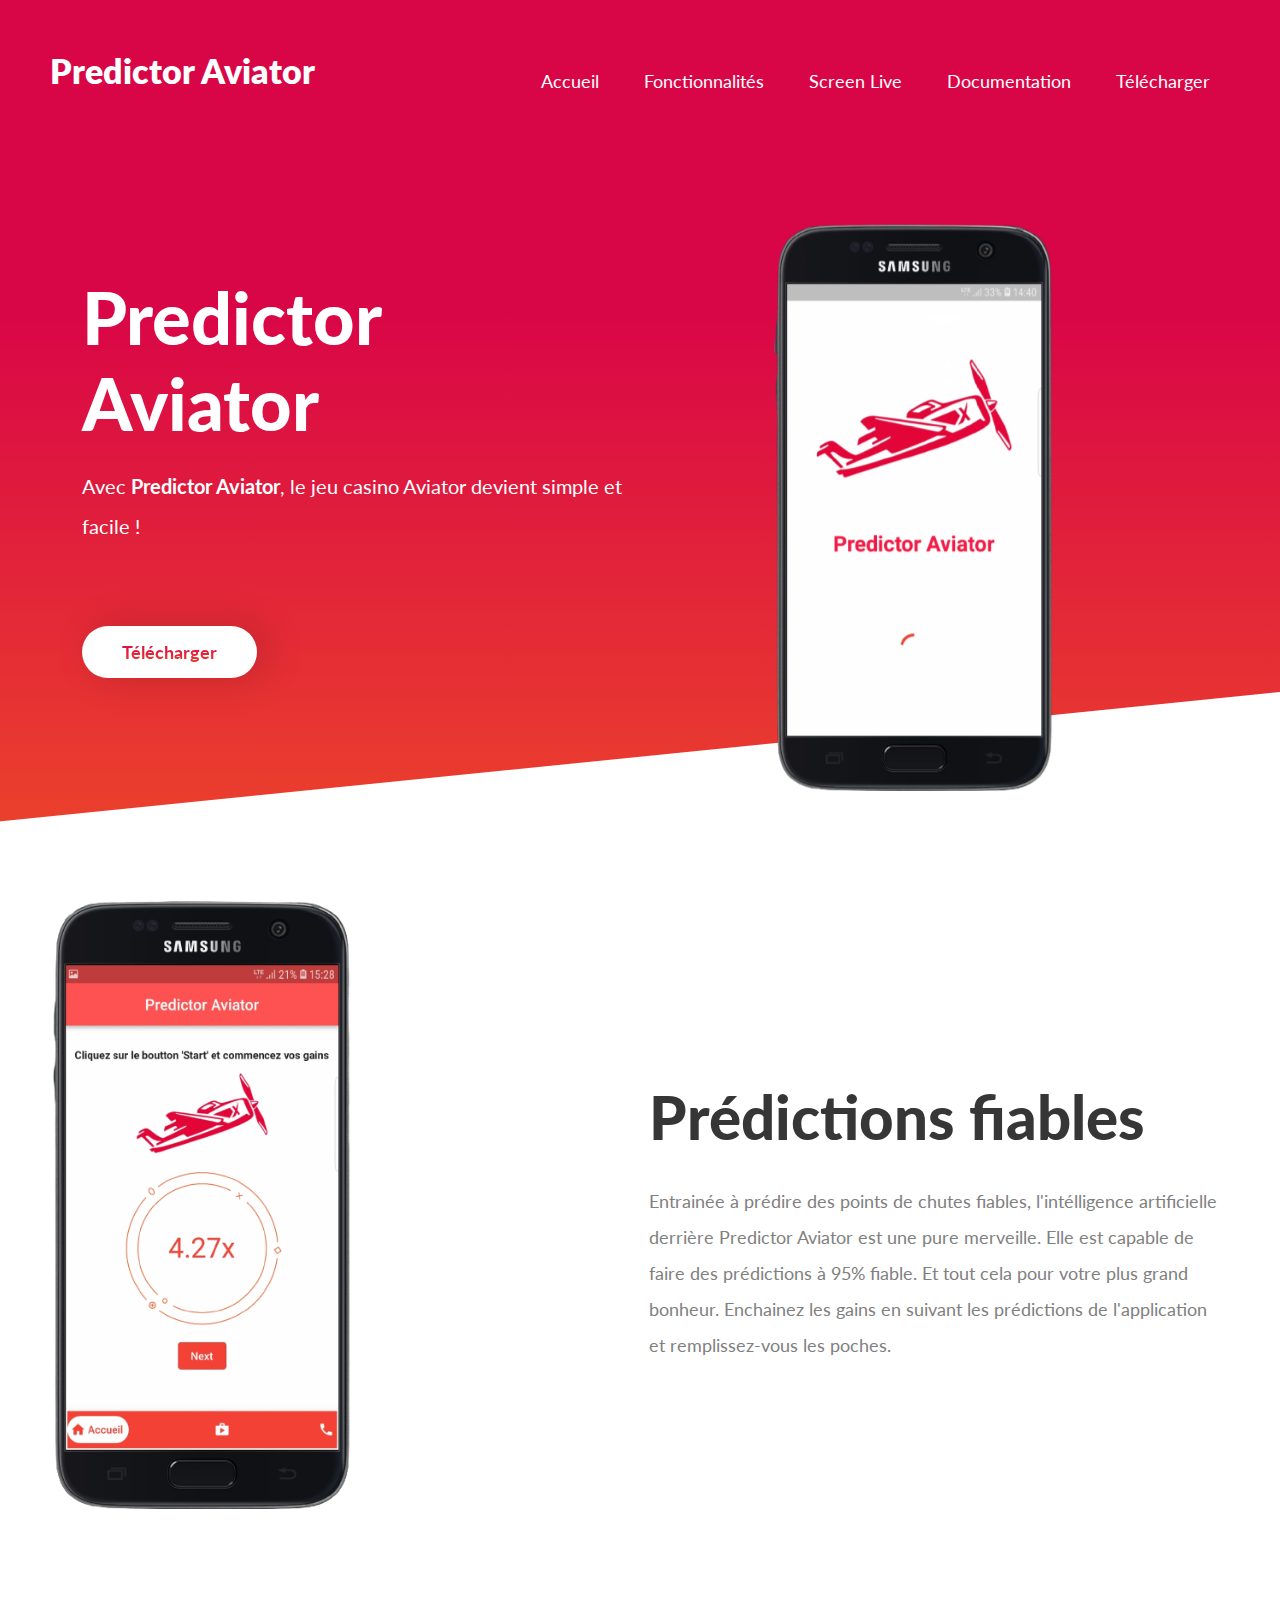
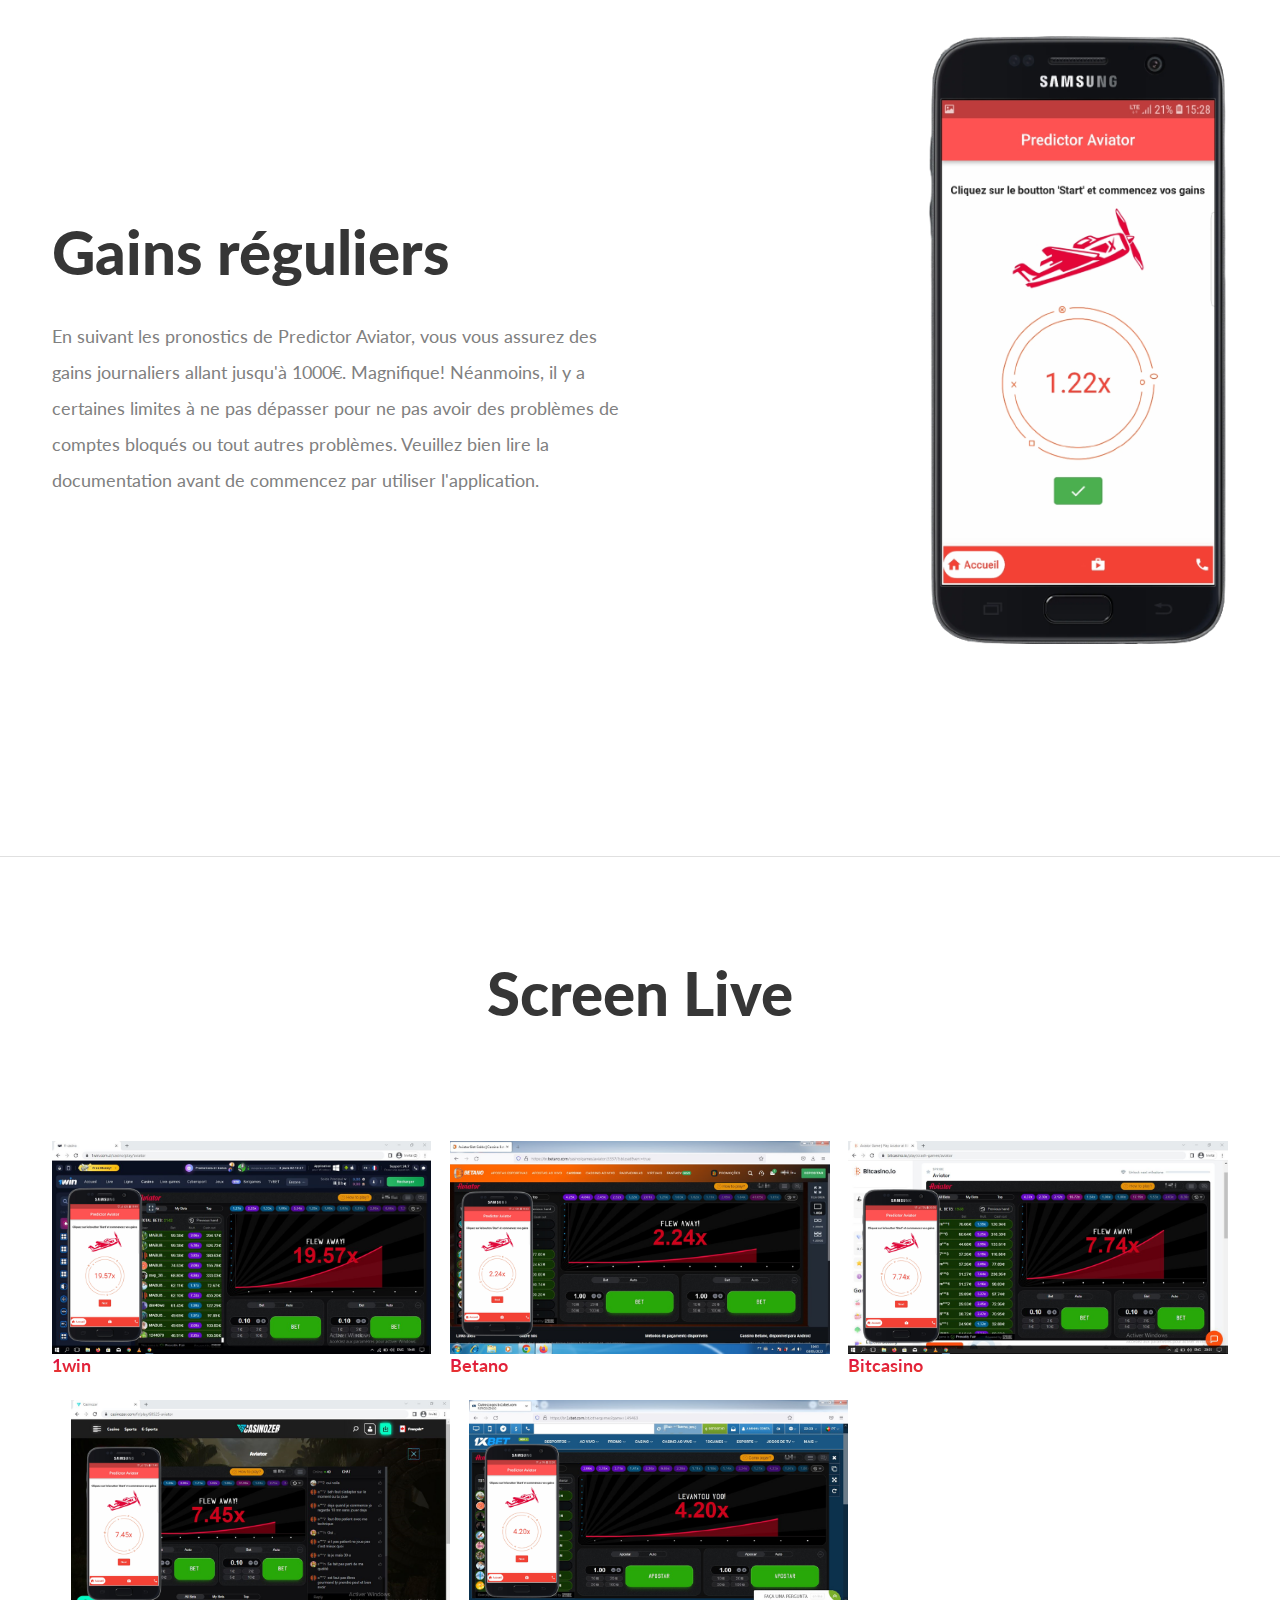
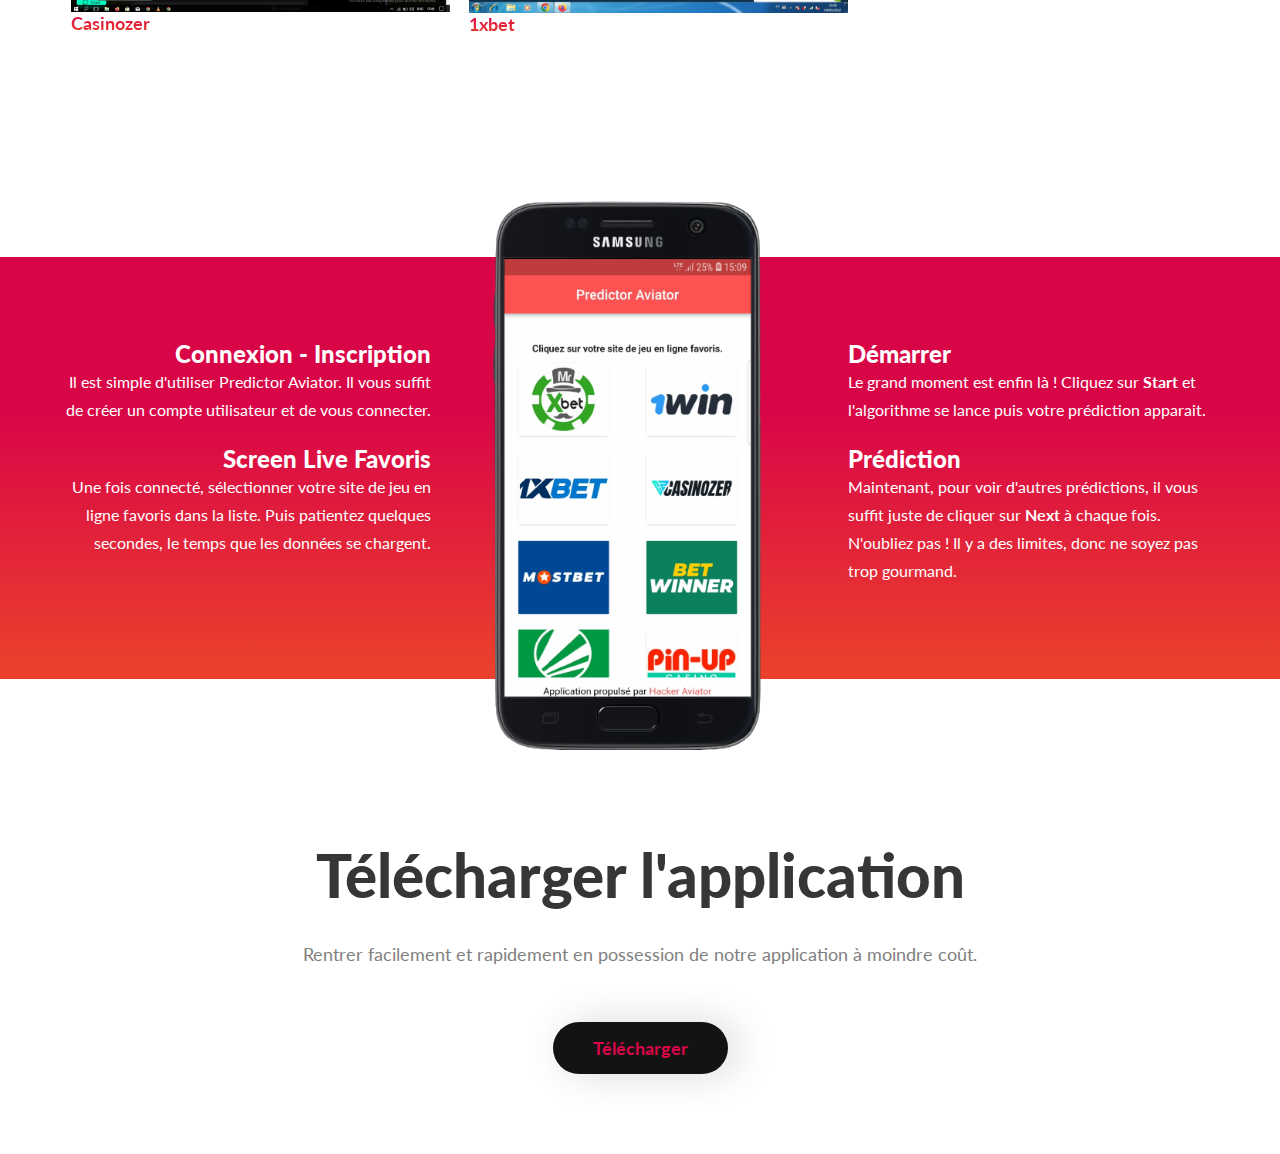
==== index.html @ cee55523 "Update index.html" ====
<!DOCTYPE html>
<html lang="en">
  <head>
    <meta charset="UTF-8">
    <meta name="viewport" content="width=device-width, initial-scale=1.0">
    <title>Predictor Aviator</title>

    

    <link rel="apple-touch-icon" sizes="180x180" href="favicons/7332-images-logo2.png">
    <link rel="icon" type="image/png" sizes="32x32" href="favicons/714-images-logo2.png">
    <link rel="icon" type="image/png" sizes="16x16" href="favicons/7301-images-logo2.png">
    <link rel="manifest" href="images/favicon/site.webmanifest">
    <link rel="mask-icon" href="favicons/9795-images-logo2.png" color="#5bbad5">
    <link rel="shortcut icon" href="favicons/3796-images-logo2.png">
    <meta name="msapplication-TileColor" content="#da532c">
    <meta name="msapplication-config" content="images/favicon/browserconfig.xml">
    <meta name="theme-color" content="#ffffff">

    <!-- End: Favicon -->

    <!-- Required Social Preview MetaTags -->

    <!-- Primary Meta Tags -->
    <meta name="title" content="Avec Predictor Aviator, le jeu casino, Aviator devient simple et facile ! Procurez-vous notre application et maximiser vos chances de gagner &agrave; ce jeu.">
    <meta name="description" content="Avec Predictor Aviator, le jeu casino, Aviator devient simple et facile ! Procurez-vous notre application et maximiser vos chances de gagner &agrave; ce jeu.">

    <!-- Open Graph / Facebook -->
    <meta property="og:type" content="website">
    <meta property="og:url" content="Avec Predictor Aviator, le jeu casino, Aviator devient simple et facile ! Procurez-vous notre application et maximiser vos chances de gagner &agrave; ce jeu.">
    <meta property="og:title" content="casino">
    <meta property="og:description" content="Avec Predictor Aviator, le jeu casino, Aviator devient simple et facile ! Procurez-vous notre application et maximiser vos chances de gagner &agrave; ce jeu.">
    <meta property="og:image" content="images/preview.png">

    <!-- Twitter -->
    <meta property="twitter:card" content="summary_large_image">
    <meta property="twitter:url" content="Avec Predictor Aviator, le jeu casino, Aviator devient simple et facile ! Procurez-vous notre application et maximiser vos chances de gagner &agrave; ce jeu.">
    <meta property="twitter:title" content="Avec Predictor Aviator, le jeu casino, Aviator devient simple et facile ! Procurez-vous notre application et maximiser vos chances de gagner &agrave; ce jeu.">
    <meta property="twitter:description" content="Avec Predictor Aviator, le jeu casino, Aviator devient simple et facile ! Procurez-vous notre application et maximiser vos chances de gagner &agrave; ce jeu.">
    <meta property="twitter:image" content="images/preview.png">

    <link href="https://fonts.googleapis.com/css2?family=Lato:ital,wght@0,400;0,700;0,900;1,400&amp;display=swap" rel="stylesheet">
    <!-- End: LATO &mdash; Google Font -->

    <!-- Main CSS File -->
    <link rel="stylesheet" href="css/css-styles.css">
    <link rel="stylesheet" href="css/css-grid.css">
    <!-- End: Main CSS File -->
  </head>
  <body>
    <!-- Preloader -->
    <!-- <div class="preloader">
      <div class="loader"></div>
    </div> -->
    <!-- Preloader End -->
    <!-- Header Section -->
    <header id="home">
      <nav>
        <div class="navbar-logo">
          <a href="#" class="logo">Predictor Aviator</a>
        </div>
        <div id="navbar">
          <ul>
            <li><a href="#home">Accueil</a></li>
            <li><a href="#features">Fonctionnalit&eacute;s</a></li>
            <li><a href="#testimonial">Screen Live</a></li>
            <li><a href="index.html">Documentation</a></li>
            <li><a href="#download">T&eacute;l&eacute;charger</a></li>
          </ul>
        </div>
        <div id="mobileNav">
          <span onclick="openNav()">&#9776;</span>
        </div>
        <div id="myNav" class="mobileNavOverlay">
          <div class="overlay-content">
            <a href="javascript:void().html" class="close-btn" onclick="closeNav()">&times;</a>
            <a href="#home" onclick="closeNav()">Accueil</a>
            <a href="#features" onclick="closeNav()">Fonctionnalit&eacute;s</a>
            <a href="#testimonial" onclick="closeNav()">Screen Live</a>
            <a href="docs/index.html" onclick="closeNav()">Documentation</a>
            <a href="#download" onclick="closeNav()">T&eacute;l&eacute;charger</a>
          </div>
        </div>
      </nav>
      <div id="hero">
        <div class="row">
          <div class="col span_1_of_2">
            <div class="hero-description">
              <h1>
                Predictor Aviator
              </h1>
              <p>
                Avec <span class="bold-text">Predictor Aviator</span>, le jeu casino Aviator devient
                simple et facile !
              </p>

              <a href="https://t.me/predictoraviatorpr0" class="btn"><span class="download-btn">T&eacute;l&eacute;charger</span></a>
            </div>
          </div>
          <div class="col span_1_of_2" style="padding-left: 125px;">
            <img class="hero-img" src="images/images-6.png" alt="" width="300px">
          </div>
        </div>
      </div>
      <div class="shape-divider">
        <div class="custom-shape-divider-bottom-1603385849">
          <svg data-name="Layer 1" xmlns="http://www.w3.org/2000/svg" viewbox="0 0 1200 120" preserveaspectratio="none">
            <path d="M1200 120L0 16.48 0 0 1200 0 1200 120z" class="shape-fill"></path>
          </svg>
        </div>
      </div>
      <button onclick="topFunction()" id="scrollUp" title="Go to top">
        <svg width="1.5rem" height="1.5rem" viewbox="0 0 16 16" class="bi bi-arrow-up" fill="currentColor" xmlns="http://www.w3.org/2000/svg">
          <path fill-rule="evenodd" d="M8 15a.5.5 0 0 0 .5-.5V2.707l3.146 3.147a.5.5 0 0 0 .708-.708l-4-4a.5.5 0 0 0-.708 0l-4 4a.5.5 0 1 0 .708.708L7.5 2.707V14.5a.5.5 0 0 0 .5.5z"></path>
        </svg>
      </button>
    </header>
    <!-- End: Header Section -->

    <!-- Features Section -->
    <section id="features">
      <div class="row">
        <div class="col span_1_of_2">
          <div class="features-images">
            <img class="features_1" src="images/images-1.png" alt="" width="300px">
          </div>
        </div>
        <div class="col span_1_of_2">
          <div class="section-description features-description col1">
            <h2 class="stylish_heading">
              Pr&eacute;dictions fiables 
            </h2>
            <p class="little-description">
             Entrain&eacute;e &agrave; pr&eacute;dire des points de chutes fiables, l'int&eacute;lligence artificielle
             derri&egrave;re Predictor Aviator est une pure merveille. Elle est capable de faire des pr&eacute;dictions &agrave; 95% fiable.
             Et tout cela pour votre plus grand bonheur. Enchainez les gains en suivant les pr&eacute;dictions de l'application et remplissez-vous les poches. 
            </p>
          </div>
        </div>
      </div>
      <div class="row second-features-row">
        <div class="col span_1_of_2">
          <div class="section-description features-description">
            <h2 class="stylish_heading">
              Gains r&eacute;guliers 
            </h2>
            <p class="little-description">
              En suivant les pronostics de Predictor Aviator, vous vous assurez des gains journaliers allant jusqu'&agrave; 1000&euro;. Magnifique! 
              N&eacute;anmoins, il y a certaines limites &agrave; ne pas d&eacute;passer pour ne pas avoir  des probl&egrave;mes de comptes bloqu&eacute;s ou tout autres probl&egrave;mes.
              Veuillez bien lire la documentation avant de commencez par utiliser l'application. 
            </p>
          </div>
        </div>
        <div class="col span_1_of_2">
          <div class="features-images">
            <img class="features_3" src="images/images-2.png" alt="" width="300px">
          </div>
        </div>
      </div>
    </section>
    <!-- End: Features Section -->

    <!-- Testimonial Section -->
    <section id="testimonial">
      <h2 class="stylish_heading">
        Screen Live 
      </h2>
      <div class="row">
        <div class="col span_1_of_3">
          <div class="">
            <div class="features-images">
              <img class="features_3" src="images/images-1win.png" alt="">
            </div>
            <span class="company-name">1win</span>
          </div>
        </div>
        <div class="col span_1_of_3">
          <div class="">
            <div class="features-images">
              <img class="features_3" src="images/images-betano.png" alt="">
            </div>
            <span class="company-name">Betano</span>
          </div>
        </div>
        <div class="col span_1_of_3">
          <div class="">
            <div class="features-images">
              <img class="features_3" src="images/images-bitcasino.png" alt="">
            </div>
            <span class="company-name">Bitcasino</span>
          </div>
        </div>
        <div class="col span_1_of_3">
          <div class="">
            <div class="features-images">
              <img class="features_3" src="images/images-casinozer.png" alt="">
            </div>
            <span class="company-name">Casinozer</span>
          </div>
        </div>
         <div class="col span_1_of_3">
          <div class="">
            <div class="features-images">
              <img class="features_3" src="images/images-1xbet.png" alt="">
            </div>
            <span class="company-name">1xbet</span>
          </div>
        </div>
      </div>
    </section>
    <!-- End: Testimonial Section -->

    <!-- How To Section -->
    <section id="howto">
      <div class="row">
        <div class="col span_1_of_3 first-col">
          <div class="first-item">
            <div class="item-description">
              <h4>Connexion - Inscription</h4>
              <p>
                Il est simple d'utiliser Predictor Aviator. Il vous suffit de cr&eacute;er un compte utilisateur et de vous connecter.
              </p>
            </div>
          </div>
          <div class="first-item">
            <div class="item-description">
              <h4>Screen Live Favoris</h4>
              <p>
                Une fois connect&eacute;, s&eacute;lectionner votre site de jeu en ligne favoris dans la liste. Puis patientez quelques secondes, le temps que les donn&eacute;es se chargent.
              </p>
            </div>
          </div>
        </div>
        <div class="col span_1_of_3 second-col">
          <img class="big_image" src="images/images-4.png" alt="" style="margin-top:10px;padding-left: 42px; padding-right: 37px;">
          
        </div>
        <div class="col span_1_of_3 third-col">
          <div class="last-item">
            <div class="item-description">
              <h4>D&eacute;marrer</h4>
              <p>
              Le grand moment est enfin l&agrave; ! Cliquez sur <b>Start</b> et l'algorithme se lance puis votre pr&eacute;diction apparait.
              </p>
            </div>
          </div>
          <div class="last-item">
            <div class="item-description">
              <h4>Pr&eacute;diction</h4>
              <p>
               Maintenant, pour voir d'autres pr&eacute;dictions, il vous suffit juste de cliquer sur <b>Next</b> &agrave; chaque fois.
               N'oubliez pas ! Il y a des limites, donc ne soyez pas trop gourmand.
              </p>
            </div>
          </div>
        </div>
      </div>
    </section>
 
    <section id="download">
      <div class="row">
        <h2 clarows="stylish_heading">
          T&eacute;l&eacute;charger l'application 
        </h2>
        <p class="">
         Rentrer facilement et rapidement en possession de notre application &agrave; moindre co&ucirc;t.
        </p>

        <a href="https://t.me/predictoraviatorpr0" class="btn-2 download-btn-2"><span class="">T&eacute;l&eacute;charger</span></a>
      </div>
    </section>
    <!-- End: Download The App Section -->

    <!-- Footer Section -->
    
    <!-- End: Footer Section -->

    <!-- Required JavaScript Files & CDN -->
    <!-- JQuery CDN -->
    <script src="js/6650-js-jquery.min.js"></script>

    <!-- Main JS Files -->
    <script src="js/5915-js-essential.js"></script>
    <script src="js/7744-js-jquery.nice-select.min.js"></script>
    <script src="js/1481-js-main.js"></script>
  </body>
</html>
---- css/css-styles.css ----
/* Nice Select CSS */
.nice-select {
  -webkit-tap-highlight-color: transparent;
  background-color: #f8f8f8;
  border-radius: 50px;
  border: solid 1px transparent;
  box-sizing: border-box;
  clear: both;
  cursor: pointer;
  display: block;
  float: left;
  font-family: inherit;
  font-size: 18px;
  font-weight: normal;
  height: 42px;
  line-height: 40px;
  outline: none;
  padding-left: 30px;
  padding-right: 30px;
  position: relative;
  text-align: left !important;
  -webkit-transition: all 0.2s ease-in-out;
  transition: all 0.2s ease-in-out;
  -webkit-user-select: none;
  -moz-user-select: none;
  -ms-user-select: none;
  user-select: none;
  white-space: nowrap;
  width: 200px;
}
.nice-select:hover {
  border-color: #dbdbdb;
}
.nice-select:active,
.nice-select.open,
.nice-select:focus {
  border-color: #999;
}
.nice-select:after {
  border-bottom: 2px solid #363636;
  border-right: 2px solid #363636;
  content: "";
  display: block;
  height: 5px;
  margin-top: -4px;
  pointer-events: none;
  position: absolute;
  right: 30px;
  top: 50%;
  -webkit-transform-origin: 66% 66%;
  -ms-transform-origin: 66% 66%;
  transform-origin: 66% 66%;
  -webkit-transform: rotate(45deg);
  -ms-transform: rotate(45deg);
  transform: rotate(45deg);
  -webkit-transition: all 0.15s ease-in-out;
  transition: all 0.15s ease-in-out;
  width: 5px;
}
.nice-select.open:after {
  -webkit-transform: rotate(-135deg);
  -ms-transform: rotate(-135deg);
  transform: rotate(-135deg);
}
.nice-select.open .list {
  top: auto !important;
  bottom: 100%;
  opacity: 1;
  pointer-events: auto;
  -webkit-transform: scale(1) translateY(0);
  -ms-transform: scale(1) translateY(0);
  transform: scale(1) translateY(0);
}
.nice-select.disabled {
  border-color: #ededed;
  color: #999;
  pointer-events: none;
}
.nice-select.disabled:after {
  border-color: #cccccc;
}
.nice-select.wide {
  width: 100%;
}
.nice-select.wide .list {
  left: 0 !important;
  right: 0 !important;
}
.nice-select.right {
  float: right;
}
.nice-select.right .list {
  left: auto;
  right: 0;
}
.nice-select.small {
  font-size: 18px;
  height: 50px;
  line-height: 34px;
}
.nice-select.small:after {
  height: 4px;
  width: 4px;
}
.nice-select.small .option {
  line-height: 34px;
  min-height: 34px;
}
.nice-select .list {
  background-color: #fff;
  border-radius: 5px;
  box-shadow: 0 0 0 1px rgba(68, 68, 68, 0.11);
  box-sizing: border-box;
  margin-top: 4px;
  opacity: 0;
  overflow: hidden;
  padding: 0;
  pointer-events: none;
  position: absolute;
  bottom: 100%;
  left: 0;
  -webkit-transform-origin: 50% 0;
  -ms-transform-origin: 50% 0;
  transform-origin: 50% 0;
  -webkit-transform: scale(0.75) translateY(-21px);
  -ms-transform: scale(0.75) translateY(-21px);
  transform: scale(0.75) translateY(-21px);
  -webkit-transition: all 0.2s cubic-bezier(0.5, 0, 0, 1.25),
    opacity 0.15s ease-out;
  transition: all 0.2s cubic-bezier(0.5, 0, 0, 1.25), opacity 0.15s ease-out;
  z-index: 9;
  width: 200px;
}
.nice-select .list:hover .option:not(:hover) {
  background-color: transparent !important;
}
.nice-select .option {
  cursor: pointer;
  font-weight: 400;
  line-height: 40px;
  list-style: none;
  min-height: 40px;
  outline: none;
  padding-left: 30px;
  padding-right: 29px;
  text-align: left;
  -webkit-transition: all 0.2s;
  transition: all 0.2s;
}
.nice-select .option:hover,
.nice-select .option.focus,
.nice-select .option.selected.focus {
  background-color: #f6f6f6;
}
.nice-select .option.selected {
  font-weight: bold;
}
.nice-select .option.disabled {
  background-color: transparent;
  color: #999;
  cursor: default;
}

.no-csspointerevents .nice-select .list {
  display: none;
}

.no-csspointerevents .nice-select.open .list {
  display: block;
}

/* CSS Global Rules */
* {
  box-sizing: border-box;
  font-family: "Lato", sans-serif;
  list-style-type: none;
  margin: 0;
  padding: 0;
  scroll-behavior: smooth !important;
}

html {
  font-size: 16px;
}

::selection {
  background-color: #ffffff;
  color: #d90647;
}

body {
  font-family: "Lato", sans-serif;
  color: #363636;
  font-size: 1.125rem;
  overflow-x: hidden;
}

img {
  max-width: 100%;
  height: auto;
}

a {
  color: #ffffff;
  text-decoration: none;
}

h1 {
  font-size: 4.5rem;
  font-weight: 900;
}

h2 {
  font-size: 3.75rem;
  font-weight: 900;
}

p {
  color: #808080;
  line-height: 2;
}

section {
  padding: 50px;
}

::placeholder {
  font-size: 18px;
  color: #808080;
}

/* Preloader */
.preloader {
  background-color: #ffffff;
  position: fixed;
  left: 0;
  top: 0;
  height: 100%;
  width: 100%;
  z-index: 150;
  display: flex;
  display: -ms-flexbox;
  -ms-flex-align: center;
  -ms-flex-pack: center;
  align-items: center;
  justify-content: center;
  transition: all 1s ease;
  -webkit-transition: all 1s ease;
}

.preloader.opacity-0 {
  opacity: 0;
}

.preloader .loader {
  height: 2.5rem;
  width: 2.5rem;
  border: 0.25rem solid #d90647;
  border-radius: 50%;
  border-top: 0.25rem solid transparent;
  border-bottom: 0.25rem solid transparent;
  animation: spin 2s linear infinite;
  -webkit-animation: spin 0.8s linear infinite;
}

@keyframes spin {
  0% {
    transform: rotate(0deg);
    -webkit-transform: rotate(0deg);
  }

  100% {
    transform: rotate(360deg);
    -webkit-transform: rotate(360deg);
  }
}

@-webkit-keyframes spin {
  0% {
    transform: rotate(0deg);
    -webkit-transform: rotate(0deg);
  }

  100% {
    transform: rotate(360deg);
    -webkit-transform: rotate(360deg);
  }
}
/* End: Preloader */

/* End: CSS Global Rules */

/* Reusable Components */
.bold-text {
  font-weight: 700;
}

.btn {
  background: #fff;
  padding: 0.9375rem 2.5rem;
  color: #363636;
  border-radius: 3.125rem;
  font-size: 1.125rem;
  font-weight: 700;
  text-align: center;
  box-shadow: 10px 0 40px rgba(0, 0, 0, 0.15);
  display: inline-block;
  cursor: pointer;
}

.btn-2 {
  background: #fff;
  padding: 0.9375rem 2.5rem;
  color: #d90647;
  border-radius: 3.125rem;
  font-size: 1.125rem;
  font-weight: 700;
  text-align: center;
  box-shadow: 10px 0 40px rgba(0, 0, 0, 0.15);
  display: inline-block;
  cursor: pointer;
}

.btn-2:hover {
  background: #d90647;
  color: #ffff;
  transition: 0.3s;
  transform: scale(1.03);
}

.btn:hover {
  background: #fff;
  color: #ffffff;
  transition: 0.3s;
  transform: scale(1.03);
}

.red_dot {
  background: linear-gradient(to bottom, #d90647 10%, #eb402c 100%);
  background-clip: border-box;
  -webkit-background-clip: text;
  -webkit-text-fill-color: transparent;
}

.section-description {
  margin-top: 180px;
}

.little-description {
  margin-top: 1.875rem;
  font-size: 1.125rem;
}

.row {
  max-width: 1176px;
  margin: auto;
}
/* End: Reusable Components */

/* Main CSS Rules */

/* Header Section Styling */
#home {
  background: #d90647; /* Old browsers */
  background: -moz-linear-gradient(
    top,
    #d90647 37%,
    #eb402c 98%
  ); /* FF3.6-15 */
  background: -webkit-linear-gradient(
    top,
    #d90647 37%,
    #eb402c 98%
  ); /* Chrome10-25,Safari5.1-6 */
  background: linear-gradient(
    to bottom,
    #d90647 37%,
    #eb402c 98%
  ); /* W3C, IE10+, FF16+, Chrome26+, Opera12+, Safari7+ */
  filter: progid:DXImageTransform.Microsoft.gradient( startColorstr='#d90647', endColorstr='#eb402c',GradientType=0 ); /* IE6-9 */
  background-repeat: no-repeat;
  color: #ffffff;
  height: 100%;
  width: 100%;
  padding: 50px;
  position: relative;
}

/* Navbar Styling */
nav {
  display: flex;
  flex-flow: row;
  justify-content: space-between;
}

.logo {
  font-size: 2.125rem;
  font-weight: 800;
}

#navbar ul li {
  display: inline-block;
  margin: 20px;
  font-size: 18px;
  font-weight: 400;
}

#navbar ul li:hover {
  text-decoration: line-through;
}

/* Sticky Navbar */
.sticky {
  position: fixed;
  left: 0;
  top: 0;
  width: 100%;
  background-color: #fff;
  z-index: 500;
  box-shadow: 0 10px 30px rgba(0, 0, 0, 0.1);
  color: #d90647;
  padding: 10px 40px;
  transition: 0.3s;
}

.sticky .logo {
  color: #d90647;
}

.sticky #navbar ul li a {
  color: #363636;
}

.sticky #navbar ul li a:hover {
  color: #d90647;
}

.sticky .navbar {
  padding: 10px;
}

.sticky .mobile-menu {
  font-size: 1.875rem;
  float: right;
  display: block;
  margin: -10px 10px;
}

/* Mobile Navbar Styling */
#myNav {
  display: block;
}
#mobileNav {
  position: absolute;
  right: 10%;
  display: none; /* Hide Mobile Nav on Desktop or big devices */
  cursor: pointer;
  user-select: none;
}

#mobileNav span {
  font-size: 1.875rem;
}

.mobileNavOverlay {
  width: 0;
  height: 100vh;
  position: fixed;
  top: 0;
  left: 0;
  background-color: #ffffff;
  z-index: 9999;
  overflow: hidden;
  color: #d90647;
  transition: 0.3s;
  text-align: center;
}

.overlay-content {
  text-align: center;
  position: absolute;
  top: 50%;
  left: 50%;
  transform: translate(-50%, -50%);
}

.overlay-content a {
  color: #363636;
  font-size: 1.875rem;
  font-weight: 600;
  display: block;
  margin-top: 1.25rem;
  letter-spacing: 0.1875rem;
}

.overlay-content a:hover {
  color: #d90647;
}
/* End: Mobile Menu Styling */

/* Hero Section Styling */

#hero {
  margin: 100px 0;
}

.hero-description {
  margin-top: 3.125rem;
  float: left;
  margin-left: 1.875rem;
}

.hero-description p {
  font-size: 1.25rem;
  margin-top: 1.25rem;
  margin-bottom: 5rem;
  color: #fff;
}

.download-btn {
  background: linear-gradient(to bottom, #d90647 10%, #eb402c 100%);
  background-clip: border-box;
  -webkit-background-clip: text;
  -webkit-text-fill-color: transparent;
}

.download-btn-2 {
  background-color: rgb(20, 19, 19);
  background-clip: border-box;
 
}

.hero-img {
  max-width: 28% !important;
  float: right;
  z-index: 1;
  position: absolute;
  padding-right: 20px;
  /* right: 9.375rem; */
}

/* Custom Shape Divider */

.shape-divider {
  margin-top: 100px;
}

.custom-shape-divider-bottom-1603385849 {
  position: absolute;
  bottom: -2px;
  left: 0;
  width: 100%;
  overflow: hidden;
  line-height: 0;
  transform: rotate(180deg);
}

.custom-shape-divider-bottom-1603385849 svg {
  position: relative;
  display: block;
  width: calc(100% + 1.3px);
  height: 150px;
  transform: rotateY(180deg);
  z-index: -1;
}

.custom-shape-divider-bottom-1603385849 .shape-fill {
  fill: #ffffff;
}

#scrollUp {
  display: none; /* Hidden by default */
  position: fixed; /* Fixed/sticky position */
  bottom: 20px; /* Place the button at the bottom of the page */
  right: 30px; /* Place the button 30px from the right */
  z-index: 99; /* Make sure it does not overlap */
  border: none; /* Remove borders */
  outline: none; /* Remove outline */
  background: #d90647; /* Old browsers */
  background: -moz-linear-gradient(
    top,
    #d90647 37%,
    #eb402c 98%
  ); /* FF3.6-15 */
  background: -webkit-linear-gradient(
    top,
    #d90647 37%,
    #eb402c 98%
  ); /* Chrome10-25,Safari5.1-6 */
  background: linear-gradient(
    to bottom,
    #d90647 37%,
    #eb402c 98%
  ); /* W3C, IE10+, FF16+, Chrome26+, Opera12+, Safari7+ */
  filter: progid:DXImageTransform.Microsoft.gradient( startColorstr='#d90647', endColorstr='#eb402c',GradientType=0 ); /* IE6-9 */
  background-repeat: no-repeat;
  color: #ffffff; /* Text color */
  cursor: pointer; /* Add a mouse pointer on hover */
  width: 50px;
  height: 50px;
  border-radius: 50%; /* Rounded corners */
  font-size: 18px; /* Increase font size */
  box-shadow: 0 10px 30px rgba(54, 54, 54, 0.3);
}

#scrollUp:hover {
  background-color: #555; /* Add a dark-grey background on hover */
  transform: scale(1.1);
  transition: 0.3s;
}

/* End: Header Section Styling */

/* Features Section Styling */
#features {
  height: 100%;
  padding-bottom: 200px;
  border-bottom: 1px solid #e0e0e0;
}

.features_3 {
  float: right;
}

.second-features-row {
  margin-top: 6.25rem;
}
/* End: Features Section Styling */

/* Testimonial Section Styling */
#testimonial {
  margin-top: 50px;
}
#testimonial .stylish_heading {
  text-align: center;
}
#testimonial .row {
  margin-top: 6.25rem;
}

.bubble {
  background-color: #fff;
  border: 1px solid #dfdfdf;
  padding: 20px 30px;
  position: relative;
}

.bubble::after {
  display: block;
  position: absolute;
  content: "";
  top: 100%;
  left: 5%;
  transform: translate(50%, -50%) rotate(45deg) translateZ(0);
  height: 15px;
  width: 15px;
  background: linear-gradient(-45deg, #fff 52%, transparent 0);
  border: inherit;
  border-width: 0 1px 1px 0;
  border-radius: 0 0 2px 0;
}

.bubble:hover {
  border: 1px solid transparent;
  cursor: pointer;
  transform: translateY(-20px);
  transition: 0.3s;
  box-shadow: 0 30px 60px rgba(0, 0, 0, 0.1);
}

.company-name {
  background: linear-gradient(to bottom, #d90647 10%, #eb402c 100%);
  background-clip: border-box;
  -webkit-background-clip: text;
  -webkit-text-fill-color: transparent;
  font-weight: 700;
}

.message {
  margin-bottom: 20px;
  font-style: italic;
  line-height: 1.5;
  font-size: 18px;
}

.client-info {
  margin-top: 1.875rem;
  display: flex;
  flex-flow: row;
  justify-content: start;
  align-items: center;
}

.name h4 {
  line-height: 1.5 !important;
}

.avatar {
  border-radius: 50%;
  width: 60px;
  margin-right: 20px;
}

.role {
  font-size: 16px;
  line-height: 1;
}
/* End: Testimonial Section Styling */

/* How To Section Styling */
#howto {
  background: #d90647; /* Old browsers */
  background: -moz-linear-gradient(
    top,
    #d90647 37%,
    #eb402c 98%
  ); /* FF3.6-15 */
  background: -webkit-linear-gradient(
    top,
    #d90647 37%,
    #eb402c 98%
  ); /* Chrome10-25,Safari5.1-6 */
  background: linear-gradient(
    to bottom,
    #d90647 37%,
    #eb402c 98%
  ); /* W3C, IE10+, FF16+, Chrome26+, Opera12+, Safari7+ */
  filter: progid:DXImageTransform.Microsoft.gradient( startColorstr='#d90647', endColorstr='#eb402c',GradientType=0 ); /* IE6-9 */
  background-repeat: no-repeat;
  color: #ffffff;
  height: 24.375rem;
  width: 100%;
  position: relative;
  margin-top: 6.25rem;
}

#howto p {
  color: #ffffff;
  font-size: 16px;
  line-height: 1.75;
}

#howto h4 {
  font-size: 1.5rem;
  font-weight: 900;
}

.first-col {
  text-align: right;
  float: right;
}

.third-col {
  text-align: left;
  float: left;
}

.big_image {
  position: absolute;
  top: -66px;
  max-width: 325px;
  margin-top: -125px;
}

.first-item,
.last-item {
  display: flex;
}

.item-icon1 {
  margin-left: 40px;
}

.item-icon1:hover,
.item-icon2:hover {
  transition: 0.3s;
  transform: scale(1.1);
  cursor: pointer;
}

.item-icon2 {
  margin-right: 40px;
}

.first-item,
.last-item {
  margin: 20px 0;
}
/* End: How To Section Styling */

/* Subscribe Section Styling */
#subscribe {
  padding: 150px 50px;
  text-align: center;
  border-bottom: 1px solid #e0e0e0;
}

#subscribe p {
  margin-top: 30px;
}

.subscribe-form {
  position: relative;
  margin-top: 5rem;
}

.form-input {
  border: none;
  height: 50px;
  outline: none;
  width: 40%;
  background-color: #f8f8f8;
  border-radius: 3.125rem;
  padding: 0 30px;
  padding-right: 210px;
/*   position: relative; */
  font-size: 18px;
}

.subscribe-btn {
  background: linear-gradient(to bottom, #d90647 10%, #eb402c 100%);
  border: none;
  box-shadow: 0 10px 30px rgba(223, 27, 60, 0.3);
  color: #ffffff;
  outline: none;
  padding: 15px 60px;
  position: absolute;
  margin-left: -200px;
}
.subscribe-btn:hover {
  background: linear-gradient(to bottom, #d90647 10%, #eb402c 100%);
  color: #ffffff;
}
/* End: Subscribe Section Styling */

/* Download The App Section Styling */
#download {
  text-align: center;
  padding: 30px;
}

#download * {
  margin: 25px auto;
}

.app-logo {
  -webkit-filter: drop-shadow(0 10px 30px rgba(223, 27, 60, 0.3));
  filter: drop-shadow(0 10px 30px rgba(223, 27, 60, 0.3));
}
/* End: Download The App Section Styling */

/* Footer Section Styling */
#footer {
  border-top: 1px solid #e0e0e0;
  display: flex;
  flex-flow: row;
  justify-content: space-between;
  padding: 20px 50px;
  color: #363636;
}

.links ul li {
  display: inline-block;
  margin: 10px 0;
  margin-right: 30px;
  font-size: 18px;
}

.links ul li:hover {
  background: linear-gradient(to bottom, #d90647 10%, #eb402c 100%);
  background-clip: border-box;
  -webkit-background-clip: text;
  -webkit-text-fill-color: transparent;
}

.links ul li a {
  color: #363636;
}
/* End: Footer Section Styling */

/* End: Main CSS Rules */

/* Extra small devices (portrait phones, less than 576px) */
@media (max-width: 575.98px) {
  body {
    font-size: 16px !important;
  }
  h1 {
    font-size: 36px;
  }

  h2 {
    font-size: 30px;
  }

  .row {
    max-width: 90%;
  }

  .btn {
    padding: 10px 20px;
    font-size: 16px;
  }

  section {
    padding: 20px;
  }

  .span_1_of_3 {
    width: 100% !important;
  }

  .span_1_of_2 {
    width: 100% !important;
  }

  ::placeholder {
    text-align: center;
  }

  #mobileNav {
    display: block;
  }

  #home {
    padding: 30px;
  }

  #hero {
    margin: 50px 0;
  }

  .logo {
    font-size: 1.775rem;
  }

  #navbar {
    display: none;
  }

  .hero-description {
    text-align: center;
    margin-top: 0.625rem;
    float: none;
    margin-left: 0;
  }
  .hero-description p {
    font-size: 16px;
    margin-bottom: 1.875rem;
  }
  .hero-img {
    display: none;
  }

  #features {
    padding-bottom: 50px;
  }

  .features-description {
    width: 100%;
  }

  .little-description {
    width: 100%;
  }

  .section-description {
    margin: 0;
  }

  .second-features-row {
    margin-top: 3.25rem;
    display: flex;
    flex-flow: column;
    flex-direction: column-reverse;
  }

  #testimonial .row {
    margin-top: 3.25rem;
  }

  #howto {
    height: 100%;
    margin-top: 0;
    padding: 50px 0;
  }

  #howto p {
    width: 80%;
    margin-left: 10%;
  }

  .item-icon1 {
    margin: 10px auto;
  }

  .item-icon2 {
    margin: 10px auto;
  }

  .third-col {
    margin-top: 30px;
  }

  .first-col .first-item,
  .last-item {
    display: flex;
    flex-flow: column;
    flex-direction: column-reverse;
    text-align: center;
  }

  .third-col .last-item {
    display: flex;
    flex-flow: column;
    flex-direction: column;
    text-align: center;
  }

  .big_image {
    display: block;
    position: static;
    height: auto;
    width: 100% !important;
    margin: 0 auto;
    margin-top: 50px;
  }

  .subscribe-form {
    margin-top: 2rem;
  }

  .subscribe-btn {
    position: static;
    margin-left: 0;
    margin-top: 20px;
  }

  #footer {
    border-top: 1px solid #e0e0e0;
    color: #363636;
    display: flex;
    flex-flow: column;
    justify-content: center;
    text-align: center;
  }
  .links ul li {
    text-align: center;
    display: inline-block;
    margin: 8px 0;
    margin-right: 20px;
    font-size: 16px;
  }

  .language-option {
    margin: 5px auto;
  }

  #testimonial .col {
    margin-bottom: 50px;
  }
  #download {
    padding: 50px 0;
  }
  #subscribe {
    padding: 100px 0;
  }

  .form-input {
    width: 80%;
    padding: 0 15px;
    padding-right: 15px;
    font-size: 16px;
    display: block;
    margin: auto;
  }
}

/* Small devices (landscape phones, 576px and up) */
@media (min-width: 576px) and (max-width: 767.98px) {
  body {
    font-size: 18px;
  }
  h1 {
    font-size: 50px;
  }

  h2 {
    font-size: 40px;
  }

  section {
    padding: 20px;
  }

  .span_1_of_3 {
    width: 100% !important;
  }

  .span_1_of_2 {
    width: 100% !important;
  }

  ::placeholder {
    text-align: center;
  }

  #mobileNav {
    display: block;
  }
  #navbar {
    display: none;
  }

  #hero {
    margin: 50px 0;
  }

  .logo {
    font-size: 1.775rem;
  }

  .hero-description {
    text-align: center;
    margin-top: 0.625rem;
    float: none;
    margin-left: 0;
  }
  .hero-description p {
    margin-bottom: 1.875rem;
  }
  .hero-img {
    display: none;
  }

  #features {
    padding-bottom: 50px;
  }

  .features-description {
    width: 100%;
  }

  .little-description {
    width: 100%;
  }

  .section-description {
    margin: 0;
  }

  .second-features-row {
    margin-top: 3.25rem;
    display: flex;
    flex-flow: column;
    flex-direction: column-reverse;
  }

  #testimonial .row {
    margin-top: 1.25rem;
  }

  #howto {
    height: 100%;
    margin-top: 0;
    padding: 50px 0;
  }

  #howto p {
    width: 80%;
    margin-left: 10%;
  }

  .item-icon1 {
    margin: 10px auto;
  }

  .item-icon2 {
    margin: 10px auto;
  }

  .third-col {
    margin-top: 30px;
  }

  .first-col .first-item,
  .last-item {
    display: flex;
    flex-flow: column;
    flex-direction: column-reverse;
    text-align: center;
  }

  .third-col .last-item {
    display: flex;
    flex-flow: column;
    flex-direction: column;
    text-align: center;
  }

  .big_image {
    display: block;
    position: static;
    height: auto;
    width: 100% !important;
    margin: 0 auto;
    margin-top: 50px;
  }

  .subscribe-form {
    margin-top: 2rem;
  }

  .subscribe-btn {
    position: static;
    margin-left: 0;
    margin-top: 20px;
  }

  #footer {
    border-top: 1px solid #e0e0e0;
    color: #363636;
    display: flex;
    flex-flow: column;
    justify-content: center;
    text-align: center;
  }
  .links ul li {
    text-align: center;
    display: inline-block;
    margin: 8px 0;
    margin-right: 20px;
    font-size: 18px;
  }

  .language-option {
    margin: 5px auto;
  }

  #testimonial .col {
    margin-bottom: 50px;
  }
  #download {
    padding: 20px 0;
  }
  #subscribe {
    padding: 100px 0;
  }

  .form-input {
    width: 60%;
    padding: 0 15px;
    padding-right: 15px;
    font-size: 18px;
    display: block;
    margin: auto;
  }
}

/* Medium devices (tablets, 768px and up) */
@media (min-width: 768px) and (max-width: 991.98px) {
  h1 {
    font-size: 50px;
  }

  h2 {
    font-size: 40px;
  }
  #howto h4 {
    font-size: 1.3rem;
    font-weight: 900;
  }

  .row {
    max-width: 90%;
  }

  .btn {
    padding: 10px 20px;
    font-size: 16px;
  }

  section {
    padding: 20px;
  }
  .btn {
    padding: 15px 30px;
  }
  #mobileNav {
    display: block;
    right: 5%;
  }
  #mobileNav span {
    font-size: 2.5rem;
  }
  #navbar {
    display: none;
  }
  .overlay-content a {
    font-size: 40px;
  }

  .hero-img {
    max-width: 45% !important;
    right: 0.375rem;
  }

  .section-description {
    margin-top: 150px;
  }

  .little-description {
    width: 100%;
  }

  #howto {
    height: 100%;
    margin-bottom: 5rem;
    margin-top: 0;
    margin-top: 10rem;
    padding: 50px 0;
    position: relative;
    width: 100%;
  }

  #howto #howto p {
    width: 80%;
    margin-left: 10%;
  }

  .item-icon1 {
    margin: 10px auto;
  }

  .item-icon2 {
    margin: 10px auto;
  }

  .first-col .first-item,
  .last-item {
    display: flex;
    flex-flow: column;
    flex-direction: column-reverse;
    text-align: center;
  }

  .third-col .last-item {
    display: flex;
    flex-flow: column;
    flex-direction: column;
    text-align: center;
  }

  .big_image {
    display: block;
    position: static;
    height: auto;
    width: 100% !important;
    margin: 0 auto;
    margin-top: 50px;
  }

  .subscribe-form {
    margin-top: 2rem;
  }

  .subscribe-btn {
    margin-left: -100px;
    position: absolute;
  }
  #subscribe {
    padding: 100px;
  }

  .form-input {
    width: 60%;
    padding: 0 30px;
    padding-right: 100px;
    font-size: 18px;
    margin: auto;
  }
}

/* Large devices (desktops, 992px and up) */
@media (min-width: 992px) and (max-width: 1199.98px) {
  h1 {
    font-size: 50px;
  }

  h2 {
    font-size: 40px;
  }
  #howto h4 {
    font-size: 1.3rem;
    font-weight: 900;
  }

  .row {
    max-width: 90%;
  }

  .btn {
    padding: 10px 20px;
    font-size: 16px;
  }

  section {
    padding: 20px;
  }
  .btn {
    padding: 15px 30px;
  }
  #mobileNav {
    display: block;
    right: 5%;
  }
  #mobileNav span {
    font-size: 2.5rem;
  }
  #navbar {
    display: none;
  }
  .overlay-content a {
    font-size: 40px;
  }

  .hero-img {
    max-width: 40% !important;
    right: 0.375rem;
  }

  .section-description {
    margin-top: 180px;
  }

  .little-description {
    width: 100%;
  }

  #howto {
    height: 100%;
    margin-bottom: 5rem;
    margin-top: 10rem;
    padding: 50px 0;
    position: relative;
    width: 100%;
  }

  #howto #howto p {
    width: 80%;
    margin-left: 10%;
  }

  .item-icon1 {
    margin: 10px auto;
  }

  .item-icon2 {
    margin: 10px auto;
  }

  .first-col .first-item,
  .last-item {
    display: flex;
    flex-flow: column;
    flex-direction: column-reverse;
    text-align: center;
  }

  .third-col .last-item {
    display: flex;
    flex-flow: column;
    flex-direction: column;
    text-align: center;
  }

  .big_image {
    display: block;
    position: static;
    height: auto;
    width: 100% !important;
    margin: 0 auto;
    margin-top: 0px;
  }

  .subscribe-form {
    margin-top: 2rem;
  }

  .subscribe-btn {
    margin-left: -100px;
    position: absolute;
  }
  #subscribe {
    padding: 100px;
  }

  .form-input {
    width: 50%;
    padding: 0 30px;
    padding-right: 100px;
    font-size: 18px;
    margin: auto;
  }
}

/* Extra large devices (large desktops, 1200px and up) */
@media (min-width: 1200px) {
  .little-description {
    margin-top: 1.875rem;
    font-size: 1.125rem;
    width: 100%;
  }
  #subscribe {
    padding: 100px;
  }

  #howto {
    margin-bottom: 5rem;
    margin-top: 10rem;
    padding: 50px 0;
    position: relative;
    width: 100%;
    height: 422px;
  }

  .big_image {
    max-width: 350px;
    margin-top: -135px;
  }
}
---- css/css-grid.css ----
/* Grid CSS */
.section {
  clear: both;
  padding: 0;
  margin: 0;
}
.row:after,
.row:before {
  content: "";
  display: table;
}
.row:after {
  clear: both;
}
.row {
  zoom: 1;
}
.col {
  display: block;
  float: left;
  margin: 1% 0 1% 1.6%;
}
.col:first-child {
  margin-left: 0;
}
@media only screen and (max-width: 480px) {
  .col {
    margin: 1% 0 1% 0;
  }
}
.span_2_of_2 {
  width: 100%;
}
.span_1_of_2 {
  width: 49.2%;
}
@media only screen and (max-width: 480px) {
  .span_2_of_2 {
    width: 100%;
  }
  .span_1_of_2 {
    width: 100%;
  }
}
.span_3_of_3 {
  width: 100%;
}
.span_2_of_3 {
  width: 66.13%;
}
.span_1_of_3 {
  width: 32.26%;
}
@media only screen and (max-width: 480px) {
  .span_3_of_3 {
    width: 100%;
  }
  .span_2_of_3 {
    width: 100%;
  }
  .span_1_of_3 {
    width: 100%;
  }
}
.span_4_of_4 {
  width: 100%;
}
.span_3_of_4 {
  width: 74.6%;
}
.span_2_of_4 {
  width: 49.2%;
}
.span_1_of_4 {
  width: 23.8%;
}
@media only screen and (max-width: 480px) {
  .span_4_of_4 {
    width: 100%;
  }
  .span_3_of_4 {
    width: 100%;
  }
  .span_2_of_4 {
    width: 100%;
  }
  .span_1_of_4 {
    width: 100%;
  }
}
.span_5_of_5 {
  width: 100%;
}
.span_4_of_5 {
  width: 79.68%;
}
.span_3_of_5 {
  width: 59.36%;
}
.span_2_of_5 {
  width: 39.04%;
}
.span_1_of_5 {
  width: 18.72%;
}
@media only screen and (max-width: 480px) {
  .span_5_of_5 {
    width: 100%;
  }
  .span_4_of_5 {
    width: 100%;
  }
  .span_3_of_5 {
    width: 100%;
  }
  .span_2_of_5 {
    width: 100%;
  }
  .span_1_of_5 {
    width: 100%;
  }
}
.span_6_of_6 {
  width: 100%;
}
.span_5_of_6 {
  width: 83.06%;
}
.span_4_of_6 {
  width: 66.13%;
}
.span_3_of_6 {
  width: 49.2%;
}
.span_2_of_6 {
  width: 32.26%;
}
.span_1_of_6 {
  width: 15.33%;
}
@media only screen and (max-width: 480px) {
  .span_6_of_6 {
    width: 100%;
  }
  .span_5_of_6 {
    width: 100%;
  }
  .span_4_of_6 {
    width: 100%;
  }
  .span_3_of_6 {
    width: 100%;
  }
  .span_2_of_6 {
    width: 100%;
  }
  .span_1_of_6 {
    width: 100%;
  }
}
.span_7_of_7 {
  width: 100%;
}
.span_6_of_7 {
  width: 85.48%;
}
.span_5_of_7 {
  width: 70.97%;
}
.span_4_of_7 {
  width: 56.45%;
}
.span_3_of_7 {
  width: 41.94%;
}
.span_2_of_7 {
  width: 27.42%;
}
.span_1_of_7 {
  width: 12.91%;
}
@media only screen and (max-width: 480px) {
  .span_7_of_7 {
    width: 100%;
  }
  .span_6_of_7 {
    width: 100%;
  }
  .span_5_of_7 {
    width: 100%;
  }
  .span_4_of_7 {
    width: 100%;
  }
  .span_3_of_7 {
    width: 100%;
  }
  .span_2_of_7 {
    width: 100%;
  }
  .span_1_of_7 {
    width: 100%;
  }
}
.span_8_of_8 {
  width: 100%;
}
.span_7_of_8 {
  width: 87.3%;
}
.span_6_of_8 {
  width: 74.6%;
}
.span_5_of_8 {
  width: 61.9%;
}
.span_4_of_8 {
  width: 49.2%;
}
.span_3_of_8 {
  width: 36.5%;
}
.span_2_of_8 {
  width: 23.8%;
}
.span_1_of_8 {
  width: 11.1%;
}
@media only screen and (max-width: 480px) {
  .span_8_of_8 {
    width: 100%;
  }
  .span_7_of_8 {
    width: 100%;
  }
  .span_6_of_8 {
    width: 100%;
  }
  .span_5_of_8 {
    width: 100%;
  }
  .span_4_of_8 {
    width: 100%;
  }
  .span_3_of_8 {
    width: 100%;
  }
  .span_2_of_8 {
    width: 100%;
  }
  .span_1_of_8 {
    width: 100%;
  }
}
.span_9_of_9 {
  width: 100%;
}
.span_8_of_9 {
  width: 88.71%;
}
.span_7_of_9 {
  width: 77.42%;
}
.span_6_of_9 {
  width: 66.13%;
}
.span_5_of_9 {
  width: 54.84%;
}
.span_4_of_9 {
  width: 43.55%;
}
.span_3_of_9 {
  width: 32.26%;
}
.span_2_of_9 {
  width: 20.97%;
}
.span_1_of_9 {
  width: 9.68%;
}
@media only screen and (max-width: 480px) {
  .span_9_of_9 {
    width: 100%;
  }
  .span_8_of_9 {
    width: 100%;
  }
  .span_7_of_9 {
    width: 100%;
  }
  .span_6_of_9 {
    width: 100%;
  }
  .span_5_of_9 {
    width: 100%;
  }
  .span_4_of_9 {
    width: 100%;
  }
  .span_3_of_9 {
    width: 100%;
  }
  .span_2_of_9 {
    width: 100%;
  }
  .span_1_of_9 {
    width: 100%;
  }
}
.span_10_of_10 {
  width: 100%;
}
.span_9_of_10 {
  width: 89.84%;
}
.span_8_of_10 {
  width: 79.68%;
}
.span_7_of_10 {
  width: 69.52%;
}
.span_6_of_10 {
  width: 59.36%;
}
.span_5_of_10 {
  width: 49.2%;
}
.span_4_of_10 {
  width: 39.04%;
}
.span_3_of_10 {
  width: 28.88%;
}
.span_2_of_10 {
  width: 18.72%;
}
.span_1_of_10 {
  width: 8.56%;
}
@media only screen and (max-width: 480px) {
  .span_10_of_10 {
    width: 100%;
  }
  .span_9_of_10 {
    width: 100%;
  }
  .span_8_of_10 {
    width: 100%;
  }
  .span_7_of_10 {
    width: 100%;
  }
  .span_6_of_10 {
    width: 100%;
  }
  .span_5_of_10 {
    width: 100%;
  }
  .span_4_of_10 {
    width: 100%;
  }
  .span_3_of_10 {
    width: 100%;
  }
  .span_2_of_10 {
    width: 100%;
  }
  .span_1_of_10 {
    width: 100%;
  }
}
.span_11_of_11 {
  width: 100%;
}
.span_10_of_11 {
  width: 90.76%;
}
.span_9_of_11 {
  width: 81.52%;
}
.span_8_of_11 {
  width: 72.29%;
}
.span_7_of_11 {
  width: 63.05%;
}
.span_6_of_11 {
  width: 53.81%;
}
.span_5_of_11 {
  width: 44.58%;
}
.span_4_of_11 {
  width: 35.34%;
}
.span_3_of_11 {
  width: 26.1%;
}
.span_2_of_11 {
  width: 16.87%;
}
.span_1_of_11 {
  width: 7.63%;
}
@media only screen and (max-width: 480px) {
  .span_11_of_11 {
    width: 100%;
  }
  .span_10_of_11 {
    width: 100%;
  }
  .span_9_of_11 {
    width: 100%;
  }
  .span_8_of_11 {
    width: 100%;
  }
  .span_7_of_11 {
    width: 100%;
  }
  .span_6_of_11 {
    width: 100%;
  }
  .span_5_of_11 {
    width: 100%;
  }
  .span_4_of_11 {
    width: 100%;
  }
  .span_3_of_11 {
    width: 100%;
  }
  .span_2_of_11 {
    width: 100%;
  }
  .span_1_of_11 {
    width: 100%;
  }
}
.span_12_of_12 {
  width: 100%;
}
.span_11_of_12 {
  width: 91.53%;
}
.span_10_of_12 {
  width: 83.06%;
}
.span_9_of_12 {
  width: 74.6%;
}
.span_8_of_12 {
  width: 66.13%;
}
.span_7_of_12 {
  width: 57.66%;
}
.span_6_of_12 {
  width: 49.2%;
}
.span_5_of_12 {
  width: 40.73%;
}
.span_4_of_12 {
  width: 32.26%;
}
.span_3_of_12 {
  width: 23.8%;
}
.span_2_of_12 {
  width: 15.33%;
}
.span_1_of_12 {
  width: 6.86%;
}
@media only screen and (max-width: 480px) {
  .span_12_of_12 {
    width: 100%;
  }
  .span_11_of_12 {
    width: 100%;
  }
  .span_10_of_12 {
    width: 100%;
  }
  .span_9_of_12 {
    width: 100%;
  }
  .span_8_of_12 {
    width: 100%;
  }
  .span_7_of_12 {
    width: 100%;
  }
  .span_6_of_12 {
    width: 100%;
  }
  .span_5_of_12 {
    width: 100%;
  }
  .span_4_of_12 {
    width: 100%;
  }
  .span_3_of_12 {
    width: 100%;
  }
  .span_2_of_12 {
    width: 100%;
  }
  .span_1_of_12 {
    width: 100%;
  }
}
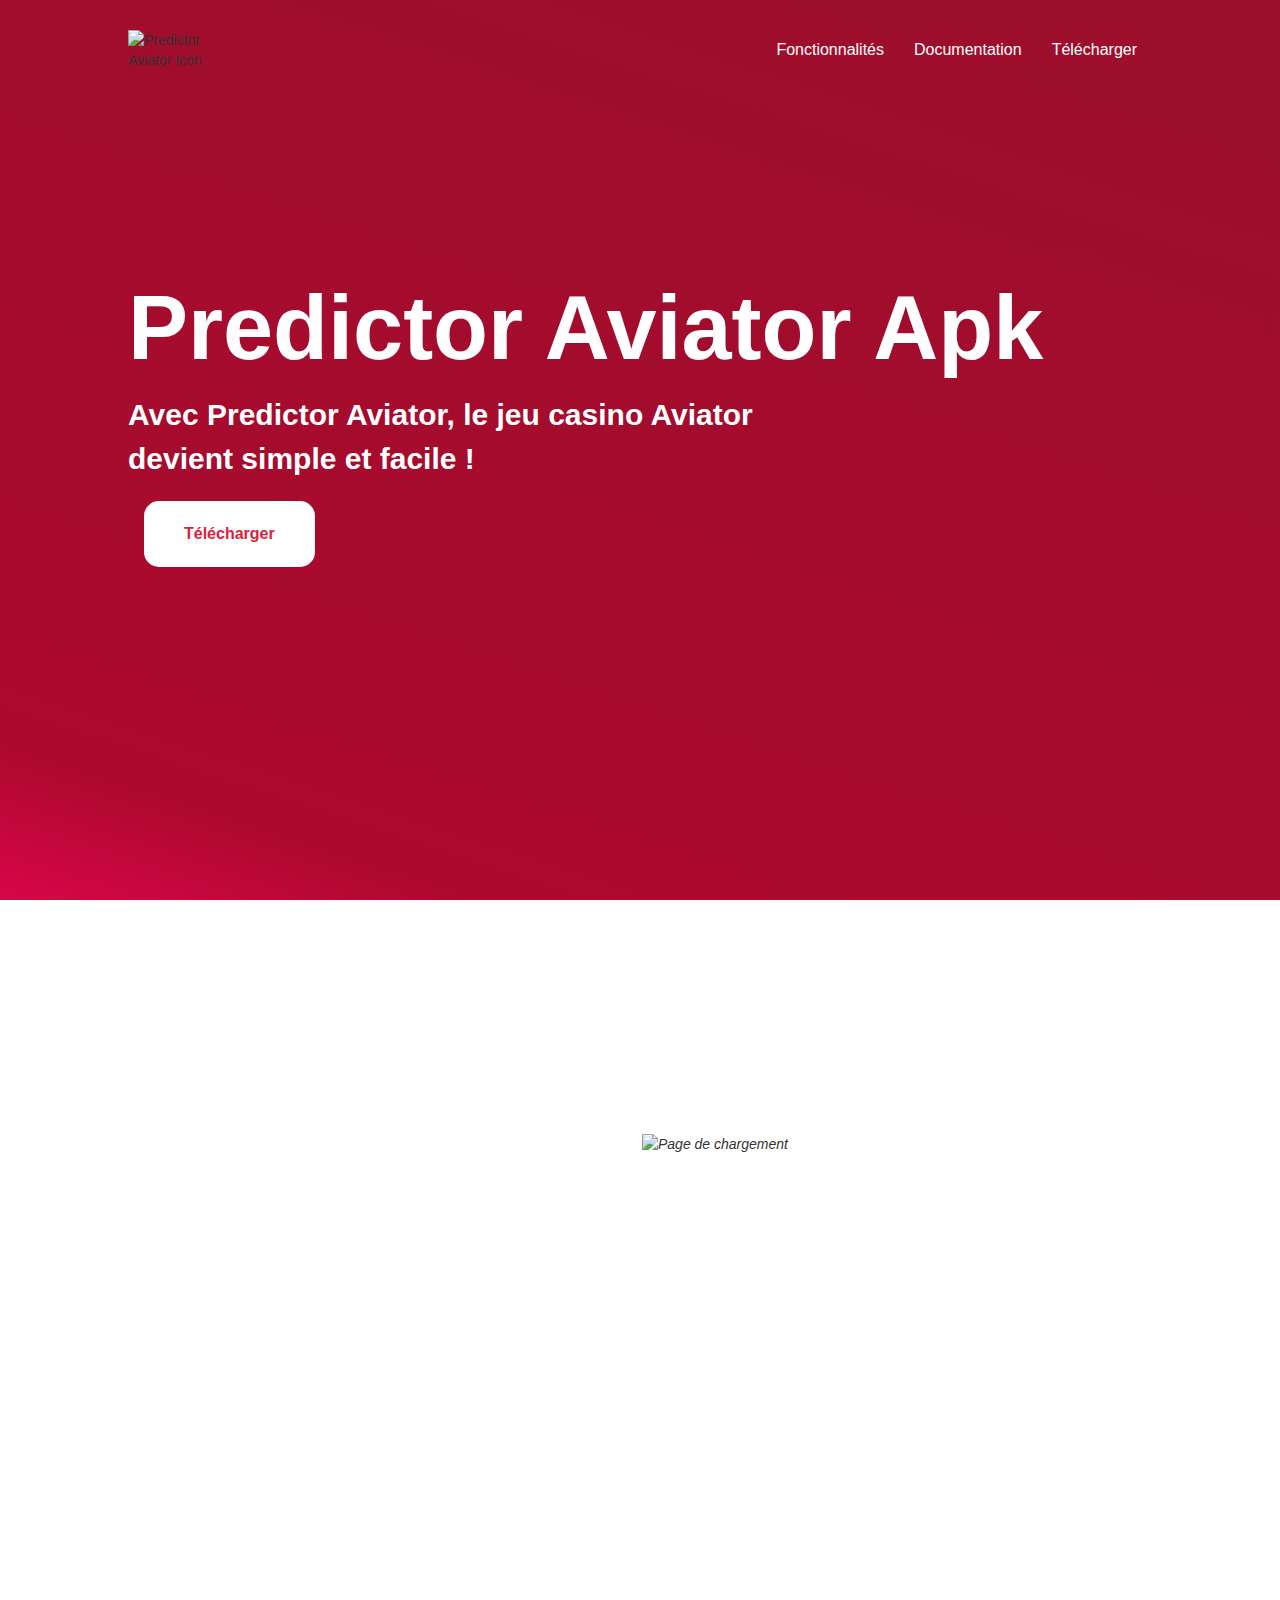
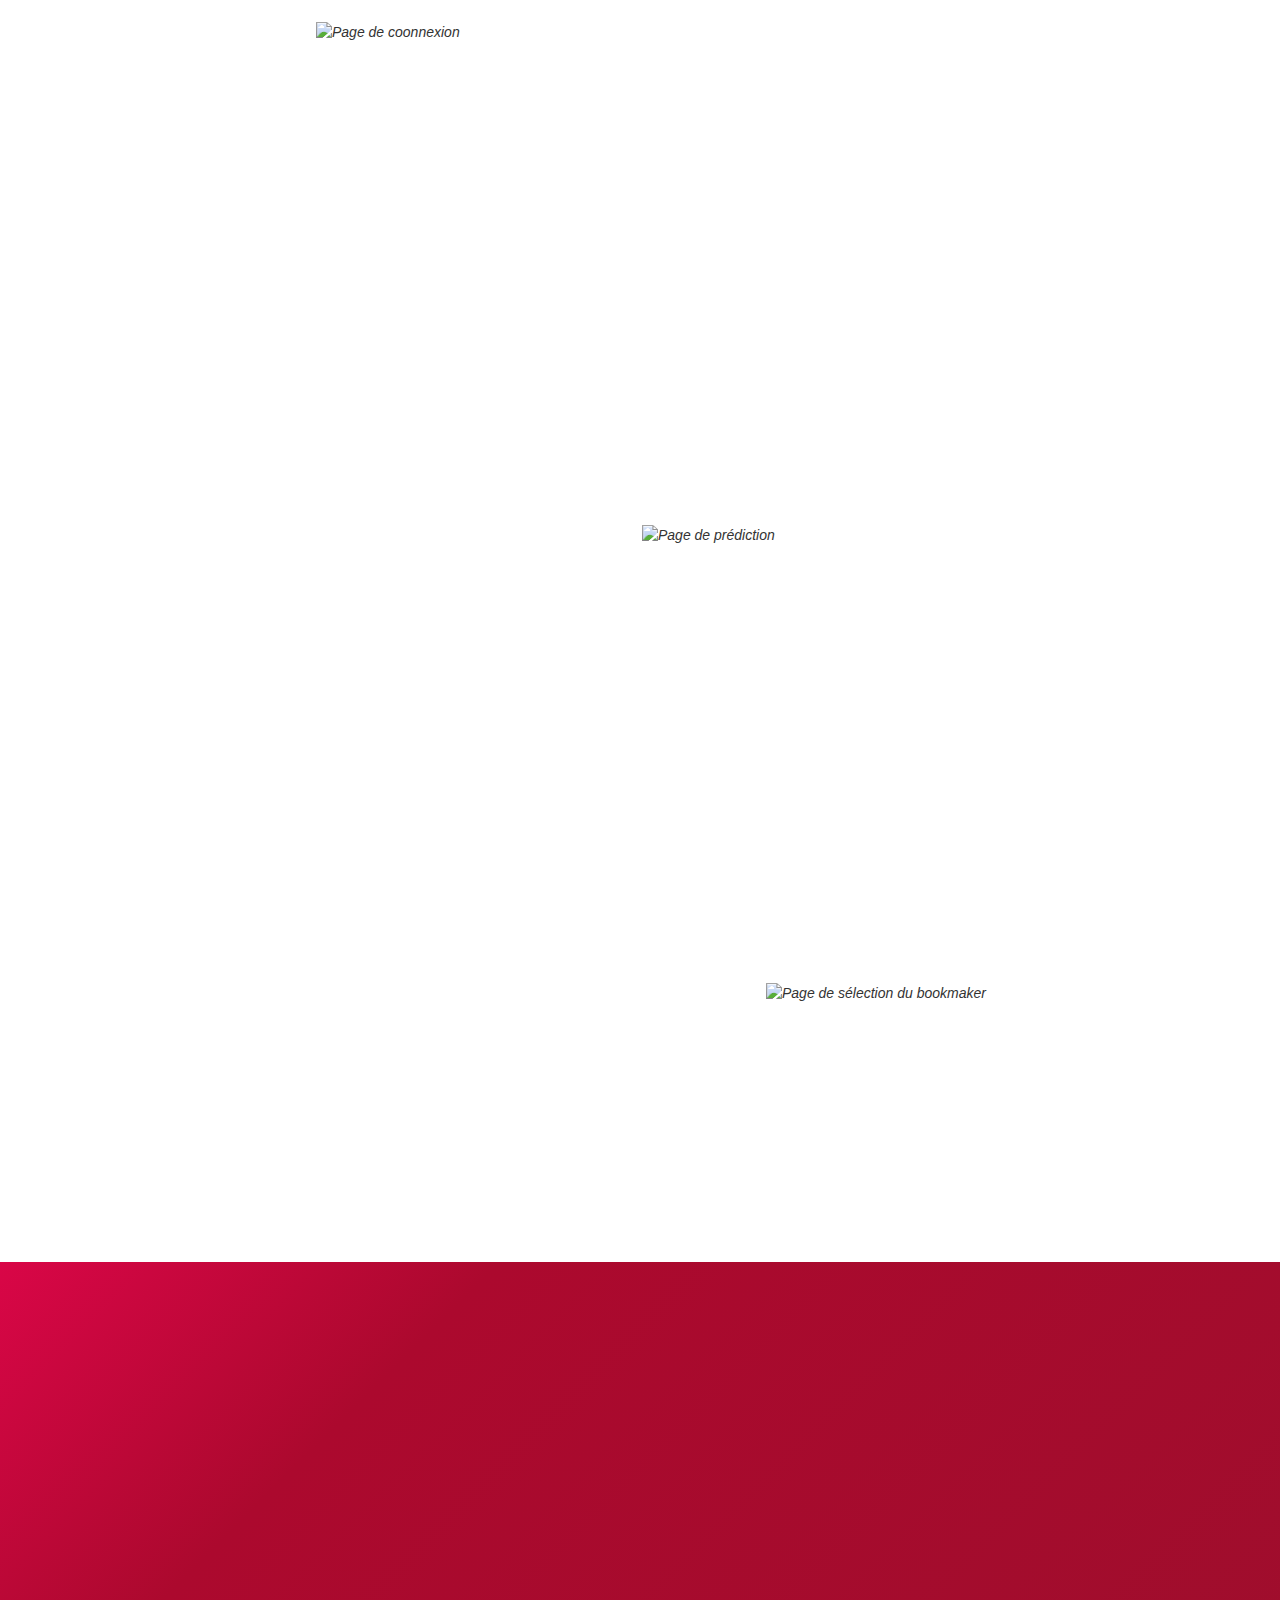
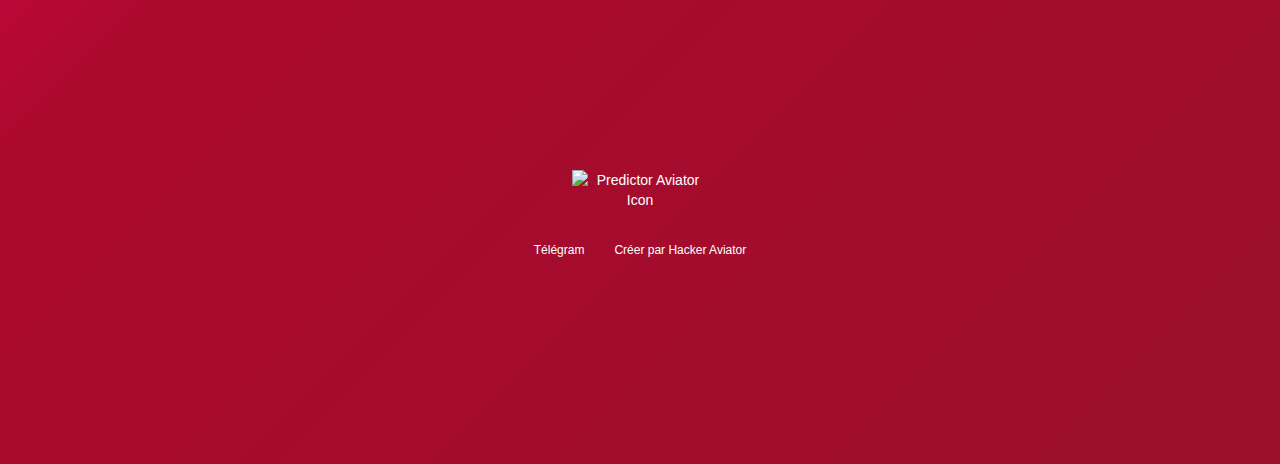
==== commit 24e4e4b0: "Add files via upload" ====
--- a/index.html
+++ b/index.html
@@ -1,287 +1,154 @@
-<!DOCTYPE html>
-<html lang="en">
-  <head>
-    <meta charset="UTF-8">
-    <meta name="viewport" content="width=device-width, initial-scale=1.0">
-    <title>Predictor Aviator</title>
-
-    
-
-    <link rel="apple-touch-icon" sizes="180x180" href="favicons/7332-images-logo2.png">
-    <link rel="icon" type="image/png" sizes="32x32" href="favicons/714-images-logo2.png">
-    <link rel="icon" type="image/png" sizes="16x16" href="favicons/7301-images-logo2.png">
-    <link rel="manifest" href="images/favicon/site.webmanifest">
-    <link rel="mask-icon" href="favicons/9795-images-logo2.png" color="#5bbad5">
-    <link rel="shortcut icon" href="favicons/3796-images-logo2.png">
-    <meta name="msapplication-TileColor" content="#da532c">
-    <meta name="msapplication-config" content="images/favicon/browserconfig.xml">
-    <meta name="theme-color" content="#ffffff">
-
-    <!-- End: Favicon -->
-
-    <!-- Required Social Preview MetaTags -->
-
-    <!-- Primary Meta Tags -->
-    <meta name="title" content="Avec Predictor Aviator, le jeu casino, Aviator devient simple et facile ! Procurez-vous notre application et maximiser vos chances de gagner &agrave; ce jeu.">
-    <meta name="description" content="Avec Predictor Aviator, le jeu casino, Aviator devient simple et facile ! Procurez-vous notre application et maximiser vos chances de gagner &agrave; ce jeu.">
-
-    <!-- Open Graph / Facebook -->
-    <meta property="og:type" content="website">
-    <meta property="og:url" content="Avec Predictor Aviator, le jeu casino, Aviator devient simple et facile ! Procurez-vous notre application et maximiser vos chances de gagner &agrave; ce jeu.">
-    <meta property="og:title" content="casino">
-    <meta property="og:description" content="Avec Predictor Aviator, le jeu casino, Aviator devient simple et facile ! Procurez-vous notre application et maximiser vos chances de gagner &agrave; ce jeu.">
-    <meta property="og:image" content="images/preview.png">
-
-    <!-- Twitter -->
-    <meta property="twitter:card" content="summary_large_image">
-    <meta property="twitter:url" content="Avec Predictor Aviator, le jeu casino, Aviator devient simple et facile ! Procurez-vous notre application et maximiser vos chances de gagner &agrave; ce jeu.">
-    <meta property="twitter:title" content="Avec Predictor Aviator, le jeu casino, Aviator devient simple et facile ! Procurez-vous notre application et maximiser vos chances de gagner &agrave; ce jeu.">
-    <meta property="twitter:description" content="Avec Predictor Aviator, le jeu casino, Aviator devient simple et facile ! Procurez-vous notre application et maximiser vos chances de gagner &agrave; ce jeu.">
-    <meta property="twitter:image" content="images/preview.png">
-
-    <link href="https://fonts.googleapis.com/css2?family=Lato:ital,wght@0,400;0,700;0,900;1,400&amp;display=swap" rel="stylesheet">
-    <!-- End: LATO &mdash; Google Font -->
-
-    <!-- Main CSS File -->
-    <link rel="stylesheet" href="css/css-styles.css">
-    <link rel="stylesheet" href="css/css-grid.css">
-    <!-- End: Main CSS File -->
-  </head>
-  <body>
-    <!-- Preloader -->
-    <!-- <div class="preloader">
-      <div class="loader"></div>
-    </div> -->
-    <!-- Preloader End -->
-    <!-- Header Section -->
-    <header id="home">
-      <nav>
-        <div class="navbar-logo">
-          <a href="#" class="logo">Predictor Aviator</a>
-        </div>
-        <div id="navbar">
-          <ul>
-            <li><a href="#home">Accueil</a></li>
-            <li><a href="#features">Fonctionnalit&eacute;s</a></li>
-            <li><a href="#testimonial">Screen Live</a></li>
-            <li><a href="index.html">Documentation</a></li>
-            <li><a href="#download">T&eacute;l&eacute;charger</a></li>
-          </ul>
-        </div>
-        <div id="mobileNav">
-          <span onclick="openNav()">&#9776;</span>
-        </div>
-        <div id="myNav" class="mobileNavOverlay">
-          <div class="overlay-content">
-            <a href="javascript:void().html" class="close-btn" onclick="closeNav()">&times;</a>
-            <a href="#home" onclick="closeNav()">Accueil</a>
-            <a href="#features" onclick="closeNav()">Fonctionnalit&eacute;s</a>
-            <a href="#testimonial" onclick="closeNav()">Screen Live</a>
-            <a href="docs/index.html" onclick="closeNav()">Documentation</a>
-            <a href="#download" onclick="closeNav()">T&eacute;l&eacute;charger</a>
-          </div>
-        </div>
-      </nav>
-      <div id="hero">
-        <div class="row">
-          <div class="col span_1_of_2">
-            <div class="hero-description">
-              <h1>
-                Predictor Aviator
-              </h1>
-              <p>
-                Avec <span class="bold-text">Predictor Aviator</span>, le jeu casino Aviator devient
-                simple et facile !
-              </p>
-
-              <a href="https://t.me/predictoraviatorpr0" class="btn"><span class="download-btn">T&eacute;l&eacute;charger</span></a>
-            </div>
-          </div>
-          <div class="col span_1_of_2" style="padding-left: 125px;">
-            <img class="hero-img" src="images/images-6.png" alt="" width="300px">
-          </div>
-        </div>
-      </div>
-      <div class="shape-divider">
-        <div class="custom-shape-divider-bottom-1603385849">
-          <svg data-name="Layer 1" xmlns="http://www.w3.org/2000/svg" viewbox="0 0 1200 120" preserveaspectratio="none">
-            <path d="M1200 120L0 16.48 0 0 1200 0 1200 120z" class="shape-fill"></path>
-          </svg>
-        </div>
-      </div>
-      <button onclick="topFunction()" id="scrollUp" title="Go to top">
-        <svg width="1.5rem" height="1.5rem" viewbox="0 0 16 16" class="bi bi-arrow-up" fill="currentColor" xmlns="http://www.w3.org/2000/svg">
-          <path fill-rule="evenodd" d="M8 15a.5.5 0 0 0 .5-.5V2.707l3.146 3.147a.5.5 0 0 0 .708-.708l-4-4a.5.5 0 0 0-.708 0l-4 4a.5.5 0 1 0 .708.708L7.5 2.707V14.5a.5.5 0 0 0 .5.5z"></path>
-        </svg>
-      </button>
-    </header>
-    <!-- End: Header Section -->
-
-    <!-- Features Section -->
-    <section id="features">
-      <div class="row">
-        <div class="col span_1_of_2">
-          <div class="features-images">
-            <img class="features_1" src="images/images-1.png" alt="" width="300px">
-          </div>
-        </div>
-        <div class="col span_1_of_2">
-          <div class="section-description features-description col1">
-            <h2 class="stylish_heading">
-              Pr&eacute;dictions fiables 
-            </h2>
-            <p class="little-description">
-             Entrain&eacute;e &agrave; pr&eacute;dire des points de chutes fiables, l'int&eacute;lligence artificielle
-             derri&egrave;re Predictor Aviator est une pure merveille. Elle est capable de faire des pr&eacute;dictions &agrave; 95% fiable.
-             Et tout cela pour votre plus grand bonheur. Enchainez les gains en suivant les pr&eacute;dictions de l'application et remplissez-vous les poches. 
-            </p>
-          </div>
-        </div>
-      </div>
-      <div class="row second-features-row">
-        <div class="col span_1_of_2">
-          <div class="section-description features-description">
-            <h2 class="stylish_heading">
-              Gains r&eacute;guliers 
-            </h2>
-            <p class="little-description">
-              En suivant les pronostics de Predictor Aviator, vous vous assurez des gains journaliers allant jusqu'&agrave; 1000&euro;. Magnifique! 
-              N&eacute;anmoins, il y a certaines limites &agrave; ne pas d&eacute;passer pour ne pas avoir  des probl&egrave;mes de comptes bloqu&eacute;s ou tout autres probl&egrave;mes.
-              Veuillez bien lire la documentation avant de commencez par utiliser l'application. 
-            </p>
-          </div>
-        </div>
-        <div class="col span_1_of_2">
-          <div class="features-images">
-            <img class="features_3" src="images/images-2.png" alt="" width="300px">
-          </div>
-        </div>
-      </div>
-    </section>
-    <!-- End: Features Section -->
-
-    <!-- Testimonial Section -->
-    <section id="testimonial">
-      <h2 class="stylish_heading">
-        Screen Live 
-      </h2>
-      <div class="row">
-        <div class="col span_1_of_3">
-          <div class="">
-            <div class="features-images">
-              <img class="features_3" src="images/images-1win.png" alt="">
-            </div>
-            <span class="company-name">1win</span>
-          </div>
-        </div>
-        <div class="col span_1_of_3">
-          <div class="">
-            <div class="features-images">
-              <img class="features_3" src="images/images-betano.png" alt="">
-            </div>
-            <span class="company-name">Betano</span>
-          </div>
-        </div>
-        <div class="col span_1_of_3">
-          <div class="">
-            <div class="features-images">
-              <img class="features_3" src="images/images-bitcasino.png" alt="">
-            </div>
-            <span class="company-name">Bitcasino</span>
-          </div>
-        </div>
-        <div class="col span_1_of_3">
-          <div class="">
-            <div class="features-images">
-              <img class="features_3" src="images/images-casinozer.png" alt="">
-            </div>
-            <span class="company-name">Casinozer</span>
-          </div>
-        </div>
-         <div class="col span_1_of_3">
-          <div class="">
-            <div class="features-images">
-              <img class="features_3" src="images/images-1xbet.png" alt="">
-            </div>
-            <span class="company-name">1xbet</span>
-          </div>
-        </div>
-      </div>
-    </section>
-    <!-- End: Testimonial Section -->
-
-    <!-- How To Section -->
-    <section id="howto">
-      <div class="row">
-        <div class="col span_1_of_3 first-col">
-          <div class="first-item">
-            <div class="item-description">
-              <h4>Connexion - Inscription</h4>
-              <p>
-                Il est simple d'utiliser Predictor Aviator. Il vous suffit de cr&eacute;er un compte utilisateur et de vous connecter.
-              </p>
-            </div>
-          </div>
-          <div class="first-item">
-            <div class="item-description">
-              <h4>Screen Live Favoris</h4>
-              <p>
-                Une fois connect&eacute;, s&eacute;lectionner votre site de jeu en ligne favoris dans la liste. Puis patientez quelques secondes, le temps que les donn&eacute;es se chargent.
-              </p>
-            </div>
-          </div>
-        </div>
-        <div class="col span_1_of_3 second-col">
-          <img class="big_image" src="images/images-4.png" alt="" style="margin-top:10px;padding-left: 42px; padding-right: 37px;">
-          
-        </div>
-        <div class="col span_1_of_3 third-col">
-          <div class="last-item">
-            <div class="item-description">
-              <h4>D&eacute;marrer</h4>
-              <p>
-              Le grand moment est enfin l&agrave; ! Cliquez sur <b>Start</b> et l'algorithme se lance puis votre pr&eacute;diction apparait.
-              </p>
-            </div>
-          </div>
-          <div class="last-item">
-            <div class="item-description">
-              <h4>Pr&eacute;diction</h4>
-              <p>
-               Maintenant, pour voir d'autres pr&eacute;dictions, il vous suffit juste de cliquer sur <b>Next</b> &agrave; chaque fois.
-               N'oubliez pas ! Il y a des limites, donc ne soyez pas trop gourmand.
-              </p>
-            </div>
-          </div>
-        </div>
-      </div>
-    </section>
- 
-    <section id="download">
-      <div class="row">
-        <h2 clarows="stylish_heading">
-          T&eacute;l&eacute;charger l'application 
-        </h2>
-        <p class="">
-         Rentrer facilement et rapidement en possession de notre application &agrave; moindre co&ucirc;t.
-        </p>
-
-        <a href="https://t.me/predictoraviatorpr0" class="btn-2 download-btn-2"><span class="">T&eacute;l&eacute;charger</span></a>
-      </div>
-    </section>
-    <!-- End: Download The App Section -->
-
-    <!-- Footer Section -->
-    
-    <!-- End: Footer Section -->
-
-    <!-- Required JavaScript Files & CDN -->
-    <!-- JQuery CDN -->
-    <script src="js/6650-js-jquery.min.js"></script>
-
-    <!-- Main JS Files -->
-    <script src="js/5915-js-essential.js"></script>
-    <script src="js/7744-js-jquery.nice-select.min.js"></script>
-    <script src="js/1481-js-main.js"></script>
-  </body>
-</html>
+<!DOCTYPE html>
+<!-- This site was created in Webflow. https://www.webflow.com --><!-- Last Published: Fri Nov 24 2023 15:23:08 GMT+0000 (Coordinated Universal Time) -->
+<html data-wf-domain="predictor-aviator.webflow.io" data-wf-page="652eab8721c055d2de3b6c4a"
+    data-wf-site="652a7a2d222a1e9f8b4882cc" data-wf-status="1" lang="fr">
+
+<head>
+    <meta charset="utf-8" />
+    <title>Predictor Aviator</title>
+    <meta
+        content="Obtenez la dernière version de Predictor Aviator Apk, l&#x27;outil de prédiction de vol révolutionnaire. Téléchargez gratuitement l&#x27;Apk, profitez de prédictions avancées. Installez maintenant pour des vols en toute confiance"
+        name="description" />
+    <meta content="Predictor Aviator" property="og:title" />
+    <meta
+        content="Obtenez la dernière version de Predictor Aviator Apk, l&#x27;outil de prédiction de vol révolutionnaire. Téléchargez gratuitement l&#x27;Apk, profitez de prédictions avancées. Installez maintenant pour des vols en toute confiance"
+        property="og:description" />
+    <meta content="Predictor Aviator" property="twitter:title" />
+    <meta
+        content="Obtenez la dernière version de Predictor Aviator Apk, l&#x27;outil de prédiction de vol révolutionnaire. Téléchargez gratuitement l&#x27;Apk, profitez de prédictions avancées. Installez maintenant pour des vols en toute confiance"
+        property="twitter:description" />
+    <meta property="og:type" content="website" />
+    <meta content="summary_large_image" name="twitter:card" />
+    <meta content="width=device-width, initial-scale=1" name="viewport" />
+    <meta content="Webflow" name="generator" />
+    <link
+        href="./styles.css"
+        rel="stylesheet" type="text/css" />
+    <link href="https://fonts.googleapis.com" rel="preconnect" />
+    <link href="https://fonts.gstatic.com" rel="preconnect" crossorigin="anonymous" />
+    <script src="https://ajax.googleapis.com/ajax/libs/webfont/1.6.26/webfont.js" type="text/javascript"></script>
+    <script
+        type="text/javascript">WebFont.load({ google: { families: ["Gothic A1:300,regular,500,600,700,800"] } });</script>
+    <script
+        type="text/javascript">!function (o, c) { var n = c.documentElement, t = " w-mod-"; n.className += t + "js", ("ontouchstart" in o || o.DocumentTouch && c instanceof DocumentTouch) && (n.className += t + "touch") }(window, document);</script>
+    <link
+        href="https://assets-global.website-files.com/652a7a2d222a1e9f8b4882cc/654fdbd0d6f9d81d70115160_favicon-32x32.png"
+        rel="shortcut icon" type="image/x-icon" />
+    <link
+        href="https://assets-global.website-files.com/652a7a2d222a1e9f8b4882cc/652e9bfaee6e1d118058eabd_download-compresskaru.com.png"
+        rel="apple-touch-icon" />
+    <script async="" src="https://www.googletagmanager.com/gtag/js?id=G-6LEHBZYG3J"></script>
+    <script
+        type="text/javascript">window.dataLayer = window.dataLayer || []; function gtag() { dataLayer.push(arguments); } gtag('js', new Date()); gtag('set', 'developer_id.dZGVlNj', true); gtag('config', 'G-6LEHBZYG3J');</script>
+</head>
+
+<body class="body">
+    <div class="hero">
+        <div data-collapse="medium" data-animation="default" data-duration="400" data-doc-height="1" data-easing="ease"
+            data-easing2="ease" role="banner" class="nav w-nav">
+            <div class="nav-inner">
+                <div class="nav-logo-wrap"><a href="#" class="brand w-nav-brand"><img
+                            src="https://assets-global.website-files.com/652a7a2d222a1e9f8b4882cc/652e64f5ffd24a69fc1e5866_image-removebg-preview.png"
+                            width="100" alt="Predictor Aviator Icon" /></a></div>
+                <div class="nav-menu-wrap">
+                    <nav role="navigation" class="nav-menu-2 w-nav-menu"><a href="#fonctionnalit-s"
+                            class="nav-link w-nav-link">Fonctionnalités</a><a
+                            href="https://www.predictor-aviator.pro/docs"
+                            class="nav-link w-nav-link">Documentation</a><a href="#t-l-charger"
+                            class="nav-link w-nav-link">Télécharger</a></nav>
+                    <div class="menu-button w-nav-button">
+                        <div class="menu-icon w-icon-nav-menu"></div>
+                    </div>
+                </div>
+            </div>
+        </div>
+    </div>
+    <div class="section center">
+        <div class="hero-content">
+            <h1 class="heading-3">Predictor Aviator Apk</h1>
+            <h2 class="hero-subhead">Avec <strong>Predictor Aviator</strong>, le jeu casino Aviator devient simple et
+                facile !</h2><a href="https://t.me/predictoraviatorpr0" target="_blank"
+                class="button w-button">Télécharger</a>
+        </div>
+    </div>
+    <address id="fonctionnalit-s" class="section">
+        <div class="feature-wrap">
+            <div data-w-id="4593c4b7-56e8-060a-be57-648b0e08fc65"
+                style="-webkit-transform:translate3d(0, 40PX, 0) scale3d(1, 1, 1) rotateX(0) rotateY(0) rotateZ(0) skew(0, 0);-moz-transform:translate3d(0, 40PX, 0) scale3d(1, 1, 1) rotateX(0) rotateY(0) rotateZ(0) skew(0, 0);-ms-transform:translate3d(0, 40PX, 0) scale3d(1, 1, 1) rotateX(0) rotateY(0) rotateZ(0) skew(0, 0);transform:translate3d(0, 40PX, 0) scale3d(1, 1, 1) rotateX(0) rotateY(0) rotateZ(0) skew(0, 0);opacity:0"
+                class="feature-content">
+                <h2 class="black">Prédictions fiables</h2>
+                <p class="paragraph-2">Entrainée à prédire des points de chutes fiables, l&#x27;intélligence
+                    artificielle derrière Predictor Aviator est une pure merveille. Elle est capable de faire des
+                    prédictions à 95% fiable. Et tout cela pour votre plus grand bonheur. Enchainez les gains en suivant
+                    les prédictions de l&#x27;application et remplissez-vous les poches.</p>
+            </div><img
+                src="https://assets-global.website-files.com/652a7a2d222a1e9f8b4882cc/652e7f2d032da8f7b55d9462_Capture_d_%C3%A9cran__10_-removebg-preview.png"
+                width="322" alt="Page de chargement " class="image-2" />
+            <div class="feature-image"></div>
+        </div>
+        <div class="feature-wrap reverse">
+            <div data-w-id="cafe0045-d304-79d9-8f68-af3adaed06e9"
+                style="-webkit-transform:translate3d(0, 40PX, 0) scale3d(1, 1, 1) rotateX(0) rotateY(0) rotateZ(0) skew(0, 0);-moz-transform:translate3d(0, 40PX, 0) scale3d(1, 1, 1) rotateX(0) rotateY(0) rotateZ(0) skew(0, 0);-ms-transform:translate3d(0, 40PX, 0) scale3d(1, 1, 1) rotateX(0) rotateY(0) rotateZ(0) skew(0, 0);transform:translate3d(0, 40PX, 0) scale3d(1, 1, 1) rotateX(0) rotateY(0) rotateZ(0) skew(0, 0);opacity:0"
+                class="feature-content">
+                <h2 class="black-text">Connexion</h2>
+                <p class="paragraph-3">Il est simple d&#x27;utiliser Predictor Aviator. Malheureusement il nous est
+                    difficile de laisser la création de compte aux utilisateurs en raison des pénétrations par faille
+                    dans nos bases. Mais nous accordons un compte d&#x27;essai à chaque clients voulant vérifier la
+                    véracité de nos services.<br /></p>
+            </div><img
+                src="https://assets-global.website-files.com/652a7a2d222a1e9f8b4882cc/652e7f2d4391ace65dd0981f_Capture_d_%C3%A9cran__12_-removebg-preview.png"
+                width="322" alt="Page de coonnexion" class="image-2" />
+            <div class="feature-image"></div>
+        </div>
+        <div class="feature-wrap">
+            <div data-w-id="88086931-0bbf-a2f5-1fc3-58d79ba19b7e"
+                style="-webkit-transform:translate3d(0, 40PX, 0) scale3d(1, 1, 1) rotateX(0) rotateY(0) rotateZ(0) skew(0, 0);-moz-transform:translate3d(0, 40PX, 0) scale3d(1, 1, 1) rotateX(0) rotateY(0) rotateZ(0) skew(0, 0);-ms-transform:translate3d(0, 40PX, 0) scale3d(1, 1, 1) rotateX(0) rotateY(0) rotateZ(0) skew(0, 0);transform:translate3d(0, 40PX, 0) scale3d(1, 1, 1) rotateX(0) rotateY(0) rotateZ(0) skew(0, 0);opacity:0"
+                class="feature-content">
+                <h2 class="black-text">Gains réguliers</h2>
+                <p class="paragraph-4">En suivant les pronostics de Predictor Aviator, vous vous assurez des gains
+                    journaliers allant jusqu&#x27;à 1000 €. Magnifique ! Néanmoins, il y a certaines limites à ne pas
+                    dépasser pour ne pas avoir des problèmes de comptes bloqués ou tout autres problèmes. Veuillez bien
+                    lire la documentation avant de commencez par utiliser l&#x27;application.</p>
+            </div><img
+                src="https://assets-global.website-files.com/652a7a2d222a1e9f8b4882cc/652e7f2d12711cf26a14304a_Capture_d_%C3%A9cran__11_-removebg-preview.png"
+                width="347" alt="Page de prédiction" class="image-2" />
+            <div class="feature-image"></div>
+        </div>
+        <div class="feature-wrap">
+            <div data-w-id="0585a81c-ee42-8b56-bc8e-bd582946320a"
+                style="-webkit-transform:translate3d(0, 40PX, 0) scale3d(1, 1, 1) rotateX(0) rotateY(0) rotateZ(0) skew(0, 0);-moz-transform:translate3d(0, 40PX, 0) scale3d(1, 1, 1) rotateX(0) rotateY(0) rotateZ(0) skew(0, 0);-ms-transform:translate3d(0, 40PX, 0) scale3d(1, 1, 1) rotateX(0) rotateY(0) rotateZ(0) skew(0, 0);transform:translate3d(0, 40PX, 0) scale3d(1, 1, 1) rotateX(0) rotateY(0) rotateZ(0) skew(0, 0);opacity:0"
+                class="feature-content">
+                <h2 class="black-text">Screen Live Favoris</h2>
+                <p class="paragraph-5">Une fois connecté, sélectionner votre site de jeu en ligne favoris dans la liste.
+                    Puis patientez quelques secondes, le temps que les données se chargent.</p>
+            </div>
+            <div class="feature-image"></div><img
+                src="https://assets-global.website-files.com/652a7a2d222a1e9f8b4882cc/652e7f2df3facf2313c29e1b_Capture_d_%C3%A9cran__13_-removebg-preview.png"
+                alt="Page de sélection du bookmaker " height="" width="322" class="image-2" />
+        </div>
+    </address>
+    <div class="section wide purple">
+        <div id="t-l-charger" data-w-id="376e2a1f-ec70-0dab-11ea-b1863101e37b"
+            style="-webkit-transform:translate3d(0, 40PX, 0) scale3d(1, 1, 1) rotateX(0) rotateY(0) rotateZ(0) skew(0, 0);-moz-transform:translate3d(0, 40PX, 0) scale3d(1, 1, 1) rotateX(0) rotateY(0) rotateZ(0) skew(0, 0);-ms-transform:translate3d(0, 40PX, 0) scale3d(1, 1, 1) rotateX(0) rotateY(0) rotateZ(0) skew(0, 0);transform:translate3d(0, 40PX, 0) scale3d(1, 1, 1) rotateX(0) rotateY(0) rotateZ(0) skew(0, 0);opacity:0"
+            class="wrap">
+            <h2>Télécharger l&#x27;application</h2>
+            <div class="button-wrap"><a href="https://t.me/predictoraviatorpr0" target="_blank"
+                    class="button w-button">Télécharger</a><a href="https://t.me/predictoraviatorpr0" target="_blank"
+                    class="button contact w-button">Nous contacter</a></div>
+        </div>
+        <div class="wrap"><img
+                src="https://assets-global.website-files.com/652a7a2d222a1e9f8b4882cc/652e64f5ffd24a69fc1e5866_image-removebg-preview.png"
+                width="136" alt="Predictor Aviator Icon" />
+            <div class="footer-list"><a href="https://t.me/predictoraviatorpr0" target="_blank"
+                    class="footer-link">Télégram</a><a href="https://t.me/hackeraviatorV" target="_blank"
+                    class="footer-link">Créer par Hacker Aviator</a></div>
+        </div>
+    </div>
+    <script src="https://d3e54v103j8qbb.cloudfront.net/js/jquery-3.5.1.min.dc5e7f18c8.js?site=652a7a2d222a1e9f8b4882cc"
+        type="text/javascript" integrity="sha256-9/aliU8dGd2tb6OSsuzixeV4y/faTqgFtohetphbbj0="
+        crossorigin="anonymous"></script>
+    <script src="./script.js"
+        type="text/javascript"></script>
+</body>
+
+</html>--- a/styles.css
+++ b/styles.css
@@ -0,0 +1,3442 @@
+html {
+    -ms-text-size-adjust: 100%;
+    -webkit-text-size-adjust: 100%;
+    font-family: sans-serif;
+  }
+  
+  body {
+    margin: 0;
+  }
+  
+  article, aside, details, figcaption, figure, footer, header, hgroup, main, menu, nav, section, summary {
+    display: block;
+  }
+  
+  audio, canvas, progress, video {
+    vertical-align: baseline;
+    display: inline-block;
+  }
+  
+  audio:not([controls]) {
+    height: 0;
+    display: none;
+  }
+  
+  [hidden], template {
+    display: none;
+  }
+  
+  a {
+    background-color: rgba(0, 0, 0, 0);
+  }
+  
+  a:active, a:hover {
+    outline: 0;
+  }
+  
+  abbr[title] {
+    border-bottom: 1px dotted;
+  }
+  
+  b, strong {
+    font-weight: bold;
+  }
+  
+  dfn {
+    font-style: italic;
+  }
+  
+  h1 {
+    margin: .67em 0;
+    font-size: 2em;
+  }
+  
+  mark {
+    color: #000;
+    background: #ff0;
+  }
+  
+  small {
+    font-size: 80%;
+  }
+  
+  sub, sup {
+    vertical-align: baseline;
+    font-size: 75%;
+    line-height: 0;
+    position: relative;
+  }
+  
+  sup {
+    top: -.5em;
+  }
+  
+  sub {
+    bottom: -.25em;
+  }
+  
+  img {
+    border: 0;
+  }
+  
+  svg:not(:root) {
+    overflow: hidden;
+  }
+  
+  figure {
+    margin: 1em 40px;
+  }
+  
+  hr {
+    box-sizing: content-box;
+    height: 0;
+  }
+  
+  pre {
+    overflow: auto;
+  }
+  
+  code, kbd, pre, samp {
+    font-family: monospace;
+    font-size: 1em;
+  }
+  
+  button, input, optgroup, select, textarea {
+    color: inherit;
+    font: inherit;
+    margin: 0;
+  }
+  
+  button {
+    overflow: visible;
+  }
+  
+  button, select {
+    text-transform: none;
+  }
+  
+  button, html input[type="button"], input[type="reset"] {
+    -webkit-appearance: button;
+    cursor: pointer;
+  }
+  
+  button[disabled], html input[disabled] {
+    cursor: default;
+  }
+  
+  button::-moz-focus-inner, input::-moz-focus-inner {
+    border: 0;
+    padding: 0;
+  }
+  
+  input {
+    line-height: normal;
+  }
+  
+  input[type="checkbox"], input[type="radio"] {
+    box-sizing: border-box;
+    padding: 0;
+  }
+  
+  input[type="number"]::-webkit-inner-spin-button, input[type="number"]::-webkit-outer-spin-button {
+    height: auto;
+  }
+  
+  input[type="search"] {
+    -webkit-appearance: none;
+  }
+  
+  input[type="search"]::-webkit-search-cancel-button, input[type="search"]::-webkit-search-decoration {
+    -webkit-appearance: none;
+  }
+  
+  fieldset {
+    border: 1px solid silver;
+    margin: 0 2px;
+    padding: .35em .625em .75em;
+  }
+  
+  legend {
+    border: 0;
+    padding: 0;
+  }
+  
+  textarea {
+    overflow: auto;
+  }
+  
+  optgroup {
+    font-weight: bold;
+  }
+  
+  table {
+    border-collapse: collapse;
+    border-spacing: 0;
+  }
+  
+  td, th {
+    padding: 0;
+  }
+  
+  @font-face {
+    font-family: webflow-icons;
+    src: url("[data-uri]") format("truetype");
+    font-weight: normal;
+    font-style: normal;
+  }
+  
+  [class^="w-icon-"], [class*=" w-icon-"] {
+    speak: none;
+    font-variant: normal;
+    text-transform: none;
+    -webkit-font-smoothing: antialiased;
+    -moz-osx-font-smoothing: grayscale;
+    font-style: normal;
+    font-weight: normal;
+    line-height: 1;
+    font-family: webflow-icons !important;
+  }
+  
+  .w-icon-slider-right:before {
+    content: "î˜€";
+  }
+  
+  .w-icon-slider-left:before {
+    content: "î˜";
+  }
+  
+  .w-icon-nav-menu:before {
+    content: "î˜‚";
+  }
+  
+  .w-icon-arrow-down:before, .w-icon-dropdown-toggle:before {
+    content: "î˜ƒ";
+  }
+  
+  .w-icon-file-upload-remove:before {
+    content: "î¤€";
+  }
+  
+  .w-icon-file-upload-icon:before {
+    content: "î¤ƒ";
+  }
+  
+  * {
+    box-sizing: border-box;
+  }
+  
+  html {
+    height: 100%;
+  }
+  
+  body {
+    min-height: 100%;
+    color: #333;
+    background-color: #fff;
+    margin: 0;
+    font-family: Arial, sans-serif;
+    font-size: 14px;
+    line-height: 20px;
+  }
+  
+  img {
+    max-width: 100%;
+    vertical-align: middle;
+    display: inline-block;
+  }
+  
+  html.w-mod-touch * {
+    background-attachment: scroll !important;
+  }
+  
+  .w-block {
+    display: block;
+  }
+  
+  .w-inline-block {
+    max-width: 100%;
+    display: inline-block;
+  }
+  
+  .w-clearfix:before, .w-clearfix:after {
+    content: " ";
+    grid-area: 1 / 1 / 2 / 2;
+    display: table;
+  }
+  
+  .w-clearfix:after {
+    clear: both;
+  }
+  
+  .w-hidden {
+    display: none;
+  }
+  
+  .w-button {
+    color: #fff;
+    line-height: inherit;
+    cursor: pointer;
+    background-color: #3898ec;
+    border: 0;
+    border-radius: 0;
+    padding: 9px 15px;
+    text-decoration: none;
+    display: inline-block;
+  }
+  
+  input.w-button {
+    -webkit-appearance: button;
+  }
+  
+  html[data-w-dynpage] [data-w-cloak] {
+    color: rgba(0, 0, 0, 0) !important;
+  }
+  
+  .w-webflow-badge, .w-webflow-badge * {
+    z-index: auto;
+    visibility: visible;
+    box-sizing: border-box;
+    width: auto;
+    height: auto;
+    max-height: none;
+    max-width: none;
+    min-height: 0;
+    min-width: 0;
+    float: none;
+    clear: none;
+    box-shadow: none;
+    opacity: 1;
+    direction: ltr;
+    font-family: inherit;
+    font-weight: inherit;
+    color: inherit;
+    font-size: inherit;
+    line-height: inherit;
+    font-style: inherit;
+    font-variant: inherit;
+    text-align: inherit;
+    letter-spacing: inherit;
+    -webkit-text-decoration: inherit;
+    text-decoration: inherit;
+    text-indent: 0;
+    text-transform: inherit;
+    text-shadow: none;
+    font-smoothing: auto;
+    vertical-align: baseline;
+    cursor: inherit;
+    white-space: inherit;
+    word-break: normal;
+    word-spacing: normal;
+    word-wrap: normal;
+    background: none;
+    border: 0 rgba(0, 0, 0, 0);
+    border-radius: 0;
+    margin: 0;
+    padding: 0;
+    list-style-type: disc;
+    transition: none;
+    display: block;
+    position: static;
+    top: auto;
+    bottom: auto;
+    left: auto;
+    right: auto;
+    overflow: visible;
+    transform: none;
+  }
+  
+  .w-webflow-badge {
+    white-space: nowrap;
+    cursor: pointer;
+    box-shadow: 0 0 0 1px rgba(0, 0, 0, .1), 0 1px 3px rgba(0, 0, 0, .1);
+    visibility: visible !important;
+    z-index: 2147483647 !important;
+    color: #aaadb0 !important;
+    opacity: 1 !important;
+    width: auto !important;
+    height: auto !important;
+    background-color: #fff !important;
+    border-radius: 3px !important;
+    margin: 0 !important;
+    padding: 6px !important;
+    font-size: 12px !important;
+    line-height: 14px !important;
+    text-decoration: none !important;
+    display: inline-block !important;
+    position: fixed !important;
+    top: auto !important;
+    bottom: 12px !important;
+    left: auto !important;
+    right: 12px !important;
+    overflow: visible !important;
+    transform: none !important;
+  }
+  
+  .w-webflow-badge > img {
+    visibility: visible !important;
+    opacity: 1 !important;
+    vertical-align: middle !important;
+    display: inline-block !important;
+  }
+  
+  h1, h2, h3, h4, h5, h6 {
+    margin-bottom: 10px;
+    font-weight: bold;
+  }
+  
+  h1 {
+    margin-top: 20px;
+    font-size: 38px;
+    line-height: 44px;
+  }
+  
+  h2 {
+    margin-top: 20px;
+    font-size: 32px;
+    line-height: 36px;
+  }
+  
+  h3 {
+    margin-top: 20px;
+    font-size: 24px;
+    line-height: 30px;
+  }
+  
+  h4 {
+    margin-top: 10px;
+    font-size: 18px;
+    line-height: 24px;
+  }
+  
+  h5 {
+    margin-top: 10px;
+    font-size: 14px;
+    line-height: 20px;
+  }
+  
+  h6 {
+    margin-top: 10px;
+    font-size: 12px;
+    line-height: 18px;
+  }
+  
+  p {
+    margin-top: 0;
+    margin-bottom: 10px;
+  }
+  
+  blockquote {
+    border-left: 5px solid #e2e2e2;
+    margin: 0 0 10px;
+    padding: 10px 20px;
+    font-size: 18px;
+    line-height: 22px;
+  }
+  
+  figure {
+    margin: 0 0 10px;
+  }
+  
+  figcaption {
+    text-align: center;
+    margin-top: 5px;
+  }
+  
+  ul, ol {
+    margin-top: 0;
+    margin-bottom: 10px;
+    padding-left: 40px;
+  }
+  
+  .w-list-unstyled {
+    padding-left: 0;
+    list-style: none;
+  }
+  
+  .w-embed:before, .w-embed:after {
+    content: " ";
+    grid-area: 1 / 1 / 2 / 2;
+    display: table;
+  }
+  
+  .w-embed:after {
+    clear: both;
+  }
+  
+  .w-video {
+    width: 100%;
+    padding: 0;
+    position: relative;
+  }
+  
+  .w-video iframe, .w-video object, .w-video embed {
+    width: 100%;
+    height: 100%;
+    border: none;
+    position: absolute;
+    top: 0;
+    left: 0;
+  }
+  
+  fieldset {
+    border: 0;
+    margin: 0;
+    padding: 0;
+  }
+  
+  button, [type="button"], [type="reset"] {
+    cursor: pointer;
+    -webkit-appearance: button;
+    border: 0;
+  }
+  
+  .w-form {
+    margin: 0 0 15px;
+  }
+  
+  .w-form-done {
+    text-align: center;
+    background-color: #ddd;
+    padding: 20px;
+    display: none;
+  }
+  
+  .w-form-fail {
+    background-color: #ffdede;
+    margin-top: 10px;
+    padding: 10px;
+    display: none;
+  }
+  
+  label {
+    margin-bottom: 5px;
+    font-weight: bold;
+    display: block;
+  }
+  
+  .w-input, .w-select {
+    width: 100%;
+    height: 38px;
+    color: #333;
+    vertical-align: middle;
+    background-color: #fff;
+    border: 1px solid #ccc;
+    margin-bottom: 10px;
+    padding: 8px 12px;
+    font-size: 14px;
+    line-height: 1.42857;
+    display: block;
+  }
+  
+  .w-input:-moz-placeholder, .w-select:-moz-placeholder {
+    color: #999;
+  }
+  
+  .w-input::-moz-placeholder, .w-select::-moz-placeholder {
+    color: #999;
+    opacity: 1;
+  }
+  
+  .w-input::-webkit-input-placeholder, .w-select::-webkit-input-placeholder {
+    color: #999;
+  }
+  
+  .w-input:focus, .w-select:focus {
+    border-color: #3898ec;
+    outline: 0;
+  }
+  
+  .w-input[disabled], .w-select[disabled], .w-input[readonly], .w-select[readonly], fieldset[disabled] .w-input, fieldset[disabled] .w-select {
+    cursor: not-allowed;
+  }
+  
+  .w-input[disabled]:not(.w-input-disabled), .w-select[disabled]:not(.w-input-disabled), .w-input[readonly], .w-select[readonly], fieldset[disabled]:not(.w-input-disabled) .w-input, fieldset[disabled]:not(.w-input-disabled) .w-select {
+    background-color: #eee;
+  }
+  
+  textarea.w-input, textarea.w-select {
+    height: auto;
+  }
+  
+  .w-select {
+    background-color: #f3f3f3;
+  }
+  
+  .w-select[multiple] {
+    height: auto;
+  }
+  
+  .w-form-label {
+    cursor: pointer;
+    margin-bottom: 0;
+    font-weight: normal;
+    display: inline-block;
+  }
+  
+  .w-radio {
+    margin-bottom: 5px;
+    padding-left: 20px;
+    display: block;
+  }
+  
+  .w-radio:before, .w-radio:after {
+    content: " ";
+    grid-area: 1 / 1 / 2 / 2;
+    display: table;
+  }
+  
+  .w-radio:after {
+    clear: both;
+  }
+  
+  .w-radio-input {
+    float: left;
+    margin: 3px 0 0 -20px;
+    line-height: normal;
+  }
+  
+  .w-file-upload {
+    margin-bottom: 10px;
+    display: block;
+  }
+  
+  .w-file-upload-input {
+    width: .1px;
+    height: .1px;
+    opacity: 0;
+    z-index: -100;
+    position: absolute;
+    overflow: hidden;
+  }
+  
+  .w-file-upload-default, .w-file-upload-uploading, .w-file-upload-success {
+    color: #333;
+    display: inline-block;
+  }
+  
+  .w-file-upload-error {
+    margin-top: 10px;
+    display: block;
+  }
+  
+  .w-file-upload-default.w-hidden, .w-file-upload-uploading.w-hidden, .w-file-upload-error.w-hidden, .w-file-upload-success.w-hidden {
+    display: none;
+  }
+  
+  .w-file-upload-uploading-btn {
+    cursor: pointer;
+    background-color: #fafafa;
+    border: 1px solid #ccc;
+    margin: 0;
+    padding: 8px 12px;
+    font-size: 14px;
+    font-weight: normal;
+    display: flex;
+  }
+  
+  .w-file-upload-file {
+    background-color: #fafafa;
+    border: 1px solid #ccc;
+    flex-grow: 1;
+    justify-content: space-between;
+    margin: 0;
+    padding: 8px 9px 8px 11px;
+    display: flex;
+  }
+  
+  .w-file-upload-file-name {
+    font-size: 14px;
+    font-weight: normal;
+    display: block;
+  }
+  
+  .w-file-remove-link {
+    width: auto;
+    height: auto;
+    cursor: pointer;
+    margin-top: 3px;
+    margin-left: 10px;
+    padding: 3px;
+    display: block;
+  }
+  
+  .w-icon-file-upload-remove {
+    margin: auto;
+    font-size: 10px;
+  }
+  
+  .w-file-upload-error-msg {
+    color: #ea384c;
+    padding: 2px 0;
+    display: inline-block;
+  }
+  
+  .w-file-upload-info {
+    padding: 0 12px;
+    line-height: 38px;
+    display: inline-block;
+  }
+  
+  .w-file-upload-label {
+    cursor: pointer;
+    background-color: #fafafa;
+    border: 1px solid #ccc;
+    margin: 0;
+    padding: 8px 12px;
+    font-size: 14px;
+    font-weight: normal;
+    display: inline-block;
+  }
+  
+  .w-icon-file-upload-icon, .w-icon-file-upload-uploading {
+    width: 20px;
+    margin-right: 8px;
+    display: inline-block;
+  }
+  
+  .w-icon-file-upload-uploading {
+    height: 20px;
+  }
+  
+  .w-container {
+    max-width: 940px;
+    margin-left: auto;
+    margin-right: auto;
+  }
+  
+  .w-container:before, .w-container:after {
+    content: " ";
+    grid-area: 1 / 1 / 2 / 2;
+    display: table;
+  }
+  
+  .w-container:after {
+    clear: both;
+  }
+  
+  .w-container .w-row {
+    margin-left: -10px;
+    margin-right: -10px;
+  }
+  
+  .w-row:before, .w-row:after {
+    content: " ";
+    grid-area: 1 / 1 / 2 / 2;
+    display: table;
+  }
+  
+  .w-row:after {
+    clear: both;
+  }
+  
+  .w-row .w-row {
+    margin-left: 0;
+    margin-right: 0;
+  }
+  
+  .w-col {
+    float: left;
+    width: 100%;
+    min-height: 1px;
+    padding-left: 10px;
+    padding-right: 10px;
+    position: relative;
+  }
+  
+  .w-col .w-col {
+    padding-left: 0;
+    padding-right: 0;
+  }
+  
+  .w-col-1 {
+    width: 8.33333%;
+  }
+  
+  .w-col-2 {
+    width: 16.6667%;
+  }
+  
+  .w-col-3 {
+    width: 25%;
+  }
+  
+  .w-col-4 {
+    width: 33.3333%;
+  }
+  
+  .w-col-5 {
+    width: 41.6667%;
+  }
+  
+  .w-col-6 {
+    width: 50%;
+  }
+  
+  .w-col-7 {
+    width: 58.3333%;
+  }
+  
+  .w-col-8 {
+    width: 66.6667%;
+  }
+  
+  .w-col-9 {
+    width: 75%;
+  }
+  
+  .w-col-10 {
+    width: 83.3333%;
+  }
+  
+  .w-col-11 {
+    width: 91.6667%;
+  }
+  
+  .w-col-12 {
+    width: 100%;
+  }
+  
+  .w-hidden-main {
+    display: none !important;
+  }
+  
+  @media screen and (max-width: 991px) {
+    .w-container {
+      max-width: 728px;
+    }
+  
+    .w-hidden-main {
+      display: inherit !important;
+    }
+  
+    .w-hidden-medium {
+      display: none !important;
+    }
+  
+    .w-col-medium-1 {
+      width: 8.33333%;
+    }
+  
+    .w-col-medium-2 {
+      width: 16.6667%;
+    }
+  
+    .w-col-medium-3 {
+      width: 25%;
+    }
+  
+    .w-col-medium-4 {
+      width: 33.3333%;
+    }
+  
+    .w-col-medium-5 {
+      width: 41.6667%;
+    }
+  
+    .w-col-medium-6 {
+      width: 50%;
+    }
+  
+    .w-col-medium-7 {
+      width: 58.3333%;
+    }
+  
+    .w-col-medium-8 {
+      width: 66.6667%;
+    }
+  
+    .w-col-medium-9 {
+      width: 75%;
+    }
+  
+    .w-col-medium-10 {
+      width: 83.3333%;
+    }
+  
+    .w-col-medium-11 {
+      width: 91.6667%;
+    }
+  
+    .w-col-medium-12 {
+      width: 100%;
+    }
+  
+    .w-col-stack {
+      width: 100%;
+      left: auto;
+      right: auto;
+    }
+  }
+  
+  @media screen and (max-width: 767px) {
+    .w-hidden-main, .w-hidden-medium {
+      display: inherit !important;
+    }
+  
+    .w-hidden-small {
+      display: none !important;
+    }
+  
+    .w-row, .w-container .w-row {
+      margin-left: 0;
+      margin-right: 0;
+    }
+  
+    .w-col {
+      width: 100%;
+      left: auto;
+      right: auto;
+    }
+  
+    .w-col-small-1 {
+      width: 8.33333%;
+    }
+  
+    .w-col-small-2 {
+      width: 16.6667%;
+    }
+  
+    .w-col-small-3 {
+      width: 25%;
+    }
+  
+    .w-col-small-4 {
+      width: 33.3333%;
+    }
+  
+    .w-col-small-5 {
+      width: 41.6667%;
+    }
+  
+    .w-col-small-6 {
+      width: 50%;
+    }
+  
+    .w-col-small-7 {
+      width: 58.3333%;
+    }
+  
+    .w-col-small-8 {
+      width: 66.6667%;
+    }
+  
+    .w-col-small-9 {
+      width: 75%;
+    }
+  
+    .w-col-small-10 {
+      width: 83.3333%;
+    }
+  
+    .w-col-small-11 {
+      width: 91.6667%;
+    }
+  
+    .w-col-small-12 {
+      width: 100%;
+    }
+  }
+  
+  @media screen and (max-width: 479px) {
+    .w-container {
+      max-width: none;
+    }
+  
+    .w-hidden-main, .w-hidden-medium, .w-hidden-small {
+      display: inherit !important;
+    }
+  
+    .w-hidden-tiny {
+      display: none !important;
+    }
+  
+    .w-col {
+      width: 100%;
+    }
+  
+    .w-col-tiny-1 {
+      width: 8.33333%;
+    }
+  
+    .w-col-tiny-2 {
+      width: 16.6667%;
+    }
+  
+    .w-col-tiny-3 {
+      width: 25%;
+    }
+  
+    .w-col-tiny-4 {
+      width: 33.3333%;
+    }
+  
+    .w-col-tiny-5 {
+      width: 41.6667%;
+    }
+  
+    .w-col-tiny-6 {
+      width: 50%;
+    }
+  
+    .w-col-tiny-7 {
+      width: 58.3333%;
+    }
+  
+    .w-col-tiny-8 {
+      width: 66.6667%;
+    }
+  
+    .w-col-tiny-9 {
+      width: 75%;
+    }
+  
+    .w-col-tiny-10 {
+      width: 83.3333%;
+    }
+  
+    .w-col-tiny-11 {
+      width: 91.6667%;
+    }
+  
+    .w-col-tiny-12 {
+      width: 100%;
+    }
+  }
+  
+  .w-widget {
+    position: relative;
+  }
+  
+  .w-widget-map {
+    width: 100%;
+    height: 400px;
+  }
+  
+  .w-widget-map label {
+    width: auto;
+    display: inline;
+  }
+  
+  .w-widget-map img {
+    max-width: inherit;
+  }
+  
+  .w-widget-map .gm-style-iw {
+    text-align: center;
+  }
+  
+  .w-widget-map .gm-style-iw > button {
+    display: none !important;
+  }
+  
+  .w-widget-twitter {
+    overflow: hidden;
+  }
+  
+  .w-widget-twitter-count-shim {
+    vertical-align: top;
+    width: 28px;
+    height: 20px;
+    text-align: center;
+    background: #fff;
+    border: 1px solid #758696;
+    border-radius: 3px;
+    display: inline-block;
+    position: relative;
+  }
+  
+  .w-widget-twitter-count-shim * {
+    pointer-events: none;
+    -webkit-user-select: none;
+    -ms-user-select: none;
+    user-select: none;
+  }
+  
+  .w-widget-twitter-count-shim .w-widget-twitter-count-inner {
+    text-align: center;
+    color: #999;
+    font-family: serif;
+    font-size: 15px;
+    line-height: 12px;
+    position: relative;
+  }
+  
+  .w-widget-twitter-count-shim .w-widget-twitter-count-clear {
+    display: block;
+    position: relative;
+  }
+  
+  .w-widget-twitter-count-shim.w--large {
+    width: 36px;
+    height: 28px;
+  }
+  
+  .w-widget-twitter-count-shim.w--large .w-widget-twitter-count-inner {
+    font-size: 18px;
+    line-height: 18px;
+  }
+  
+  .w-widget-twitter-count-shim:not(.w--vertical) {
+    margin-left: 5px;
+    margin-right: 8px;
+  }
+  
+  .w-widget-twitter-count-shim:not(.w--vertical).w--large {
+    margin-left: 6px;
+  }
+  
+  .w-widget-twitter-count-shim:not(.w--vertical):before, .w-widget-twitter-count-shim:not(.w--vertical):after {
+    content: " ";
+    height: 0;
+    width: 0;
+    pointer-events: none;
+    border: solid rgba(0, 0, 0, 0);
+    position: absolute;
+    top: 50%;
+    left: 0;
+  }
+  
+  .w-widget-twitter-count-shim:not(.w--vertical):before {
+    border-width: 4px;
+    border-color: rgba(117, 134, 150, 0) #5d6c7b rgba(117, 134, 150, 0) rgba(117, 134, 150, 0);
+    margin-top: -4px;
+    margin-left: -9px;
+  }
+  
+  .w-widget-twitter-count-shim:not(.w--vertical).w--large:before {
+    border-width: 5px;
+    margin-top: -5px;
+    margin-left: -10px;
+  }
+  
+  .w-widget-twitter-count-shim:not(.w--vertical):after {
+    border-width: 4px;
+    border-color: rgba(255, 255, 255, 0) #fff rgba(255, 255, 255, 0) rgba(255, 255, 255, 0);
+    margin-top: -4px;
+    margin-left: -8px;
+  }
+  
+  .w-widget-twitter-count-shim:not(.w--vertical).w--large:after {
+    border-width: 5px;
+    margin-top: -5px;
+    margin-left: -9px;
+  }
+  
+  .w-widget-twitter-count-shim.w--vertical {
+    width: 61px;
+    height: 33px;
+    margin-bottom: 8px;
+  }
+  
+  .w-widget-twitter-count-shim.w--vertical:before, .w-widget-twitter-count-shim.w--vertical:after {
+    content: " ";
+    height: 0;
+    width: 0;
+    pointer-events: none;
+    border: solid rgba(0, 0, 0, 0);
+    position: absolute;
+    top: 100%;
+    left: 50%;
+  }
+  
+  .w-widget-twitter-count-shim.w--vertical:before {
+    border-width: 5px;
+    border-color: #5d6c7b rgba(117, 134, 150, 0) rgba(117, 134, 150, 0);
+    margin-left: -5px;
+  }
+  
+  .w-widget-twitter-count-shim.w--vertical:after {
+    border-width: 4px;
+    border-color: #fff rgba(255, 255, 255, 0) rgba(255, 255, 255, 0);
+    margin-left: -4px;
+  }
+  
+  .w-widget-twitter-count-shim.w--vertical .w-widget-twitter-count-inner {
+    font-size: 18px;
+    line-height: 22px;
+  }
+  
+  .w-widget-twitter-count-shim.w--vertical.w--large {
+    width: 76px;
+  }
+  
+  .w-background-video {
+    height: 500px;
+    color: #fff;
+    position: relative;
+    overflow: hidden;
+  }
+  
+  .w-background-video > video {
+    width: 100%;
+    height: 100%;
+    object-fit: cover;
+    z-index: -100;
+    background-position: 50%;
+    background-size: cover;
+    margin: auto;
+    position: absolute;
+    top: -100%;
+    bottom: -100%;
+    left: -100%;
+    right: -100%;
+  }
+  
+  .w-background-video > video::-webkit-media-controls-start-playback-button {
+    -webkit-appearance: none;
+    display: none !important;
+  }
+  
+  .w-background-video--control {
+    background-color: rgba(0, 0, 0, 0);
+    padding: 0;
+    position: absolute;
+    bottom: 1em;
+    right: 1em;
+  }
+  
+  .w-background-video--control > [hidden] {
+    display: none !important;
+  }
+  
+  .w-slider {
+    height: 300px;
+    text-align: center;
+    clear: both;
+    -webkit-tap-highlight-color: rgba(0, 0, 0, 0);
+    tap-highlight-color: rgba(0, 0, 0, 0);
+    background: #ddd;
+    position: relative;
+  }
+  
+  .w-slider-mask {
+    z-index: 1;
+    height: 100%;
+    white-space: nowrap;
+    display: block;
+    position: relative;
+    left: 0;
+    right: 0;
+    overflow: hidden;
+  }
+  
+  .w-slide {
+    vertical-align: top;
+    width: 100%;
+    height: 100%;
+    white-space: normal;
+    text-align: left;
+    display: inline-block;
+    position: relative;
+  }
+  
+  .w-slider-nav {
+    z-index: 2;
+    height: 40px;
+    text-align: center;
+    -webkit-tap-highlight-color: rgba(0, 0, 0, 0);
+    tap-highlight-color: rgba(0, 0, 0, 0);
+    margin: auto;
+    padding-top: 10px;
+    position: absolute;
+    top: auto;
+    bottom: 0;
+    left: 0;
+    right: 0;
+  }
+  
+  .w-slider-nav.w-round > div {
+    border-radius: 100%;
+  }
+  
+  .w-slider-nav.w-num > div {
+    width: auto;
+    height: auto;
+    font-size: inherit;
+    line-height: inherit;
+    padding: .2em .5em;
+  }
+  
+  .w-slider-nav.w-shadow > div {
+    box-shadow: 0 0 3px rgba(51, 51, 51, .4);
+  }
+  
+  .w-slider-nav-invert {
+    color: #fff;
+  }
+  
+  .w-slider-nav-invert > div {
+    background-color: rgba(34, 34, 34, .4);
+  }
+  
+  .w-slider-nav-invert > div.w-active {
+    background-color: #222;
+  }
+  
+  .w-slider-dot {
+    width: 1em;
+    height: 1em;
+    cursor: pointer;
+    background-color: rgba(255, 255, 255, .4);
+    margin: 0 3px .5em;
+    transition: background-color .1s, color .1s;
+    display: inline-block;
+    position: relative;
+  }
+  
+  .w-slider-dot.w-active {
+    background-color: #fff;
+  }
+  
+  .w-slider-dot:focus {
+    outline: none;
+    box-shadow: 0 0 0 2px #fff;
+  }
+  
+  .w-slider-dot:focus.w-active {
+    box-shadow: none;
+  }
+  
+  .w-slider-arrow-left, .w-slider-arrow-right {
+    width: 80px;
+    cursor: pointer;
+    color: #fff;
+    -webkit-tap-highlight-color: rgba(0, 0, 0, 0);
+    tap-highlight-color: rgba(0, 0, 0, 0);
+    -webkit-user-select: none;
+    -ms-user-select: none;
+    user-select: none;
+    margin: auto;
+    font-size: 40px;
+    position: absolute;
+    top: 0;
+    bottom: 0;
+    left: 0;
+    right: 0;
+    overflow: hidden;
+  }
+  
+  .w-slider-arrow-left [class^="w-icon-"], .w-slider-arrow-right [class^="w-icon-"], .w-slider-arrow-left [class*=" w-icon-"], .w-slider-arrow-right [class*=" w-icon-"] {
+    position: absolute;
+  }
+  
+  .w-slider-arrow-left:focus, .w-slider-arrow-right:focus {
+    outline: 0;
+  }
+  
+  .w-slider-arrow-left {
+    z-index: 3;
+    right: auto;
+  }
+  
+  .w-slider-arrow-right {
+    z-index: 4;
+    left: auto;
+  }
+  
+  .w-icon-slider-left, .w-icon-slider-right {
+    width: 1em;
+    height: 1em;
+    margin: auto;
+    top: 0;
+    bottom: 0;
+    left: 0;
+    right: 0;
+  }
+  
+  .w-slider-aria-label {
+    clip: rect(0 0 0 0);
+    height: 1px;
+    width: 1px;
+    border: 0;
+    margin: -1px;
+    padding: 0;
+    position: absolute;
+    overflow: hidden;
+  }
+  
+  .w-slider-force-show {
+    display: block !important;
+  }
+  
+  .w-dropdown {
+    text-align: left;
+    z-index: 900;
+    margin-left: auto;
+    margin-right: auto;
+    display: inline-block;
+    position: relative;
+  }
+  
+  .w-dropdown-btn, .w-dropdown-toggle, .w-dropdown-link {
+    vertical-align: top;
+    color: #222;
+    text-align: left;
+    white-space: nowrap;
+    margin-left: auto;
+    margin-right: auto;
+    padding: 20px;
+    text-decoration: none;
+    position: relative;
+  }
+  
+  .w-dropdown-toggle {
+    -webkit-user-select: none;
+    -ms-user-select: none;
+    user-select: none;
+    cursor: pointer;
+    padding-right: 40px;
+    display: inline-block;
+  }
+  
+  .w-dropdown-toggle:focus {
+    outline: 0;
+  }
+  
+  .w-icon-dropdown-toggle {
+    width: 1em;
+    height: 1em;
+    margin: auto 20px auto auto;
+    position: absolute;
+    top: 0;
+    bottom: 0;
+    right: 0;
+  }
+  
+  .w-dropdown-list {
+    min-width: 100%;
+    background: #ddd;
+    display: none;
+    position: absolute;
+  }
+  
+  .w-dropdown-list.w--open {
+    display: block;
+  }
+  
+  .w-dropdown-link {
+    color: #222;
+    padding: 10px 20px;
+    display: block;
+  }
+  
+  .w-dropdown-link.w--current {
+    color: #0082f3;
+  }
+  
+  .w-dropdown-link:focus {
+    outline: 0;
+  }
+  
+  @media screen and (max-width: 767px) {
+    .w-nav-brand {
+      padding-left: 10px;
+    }
+  }
+  
+  .w-lightbox-backdrop {
+    cursor: auto;
+    letter-spacing: normal;
+    text-indent: 0;
+    text-shadow: none;
+    text-transform: none;
+    visibility: visible;
+    white-space: normal;
+    word-break: normal;
+    word-spacing: normal;
+    word-wrap: normal;
+    color: #fff;
+    text-align: center;
+    z-index: 2000;
+    opacity: 0;
+    -webkit-user-select: none;
+    -moz-user-select: none;
+    -webkit-tap-highlight-color: transparent;
+    background: rgba(0, 0, 0, .9);
+    outline: 0;
+    font-family: Helvetica Neue, Helvetica, Ubuntu, Segoe UI, Verdana, sans-serif;
+    font-size: 17px;
+    font-style: normal;
+    font-weight: 300;
+    line-height: 1.2;
+    list-style: disc;
+    position: fixed;
+    top: 0;
+    bottom: 0;
+    left: 0;
+    right: 0;
+    -webkit-transform: translate(0);
+  }
+  
+  .w-lightbox-backdrop, .w-lightbox-container {
+    height: 100%;
+    -webkit-overflow-scrolling: touch;
+    overflow: auto;
+  }
+  
+  .w-lightbox-content {
+    height: 100vh;
+    position: relative;
+    overflow: hidden;
+  }
+  
+  .w-lightbox-view {
+    width: 100vw;
+    height: 100vh;
+    opacity: 0;
+    position: absolute;
+  }
+  
+  .w-lightbox-view:before {
+    content: "";
+    height: 100vh;
+  }
+  
+  .w-lightbox-group, .w-lightbox-group .w-lightbox-view, .w-lightbox-group .w-lightbox-view:before {
+    height: 86vh;
+  }
+  
+  .w-lightbox-frame, .w-lightbox-view:before {
+    vertical-align: middle;
+    display: inline-block;
+  }
+  
+  .w-lightbox-figure {
+    margin: 0;
+    position: relative;
+  }
+  
+  .w-lightbox-group .w-lightbox-figure {
+    cursor: pointer;
+  }
+  
+  .w-lightbox-img {
+    width: auto;
+    height: auto;
+    max-width: none;
+  }
+  
+  .w-lightbox-image {
+    float: none;
+    max-width: 100vw;
+    max-height: 100vh;
+    display: block;
+  }
+  
+  .w-lightbox-group .w-lightbox-image {
+    max-height: 86vh;
+  }
+  
+  .w-lightbox-caption {
+    text-align: left;
+    text-overflow: ellipsis;
+    white-space: nowrap;
+    background: rgba(0, 0, 0, .4);
+    padding: .5em 1em;
+    position: absolute;
+    bottom: 0;
+    left: 0;
+    right: 0;
+    overflow: hidden;
+  }
+  
+  .w-lightbox-embed {
+    width: 100%;
+    height: 100%;
+    position: absolute;
+    top: 0;
+    bottom: 0;
+    left: 0;
+    right: 0;
+  }
+  
+  .w-lightbox-control {
+    width: 4em;
+    cursor: pointer;
+    background-position: center;
+    background-repeat: no-repeat;
+    background-size: 24px;
+    transition: all .3s;
+    position: absolute;
+    top: 0;
+  }
+  
+  .w-lightbox-left {
+    background-image: url("[data-uri]");
+    display: none;
+    bottom: 0;
+    left: 0;
+  }
+  
+  .w-lightbox-right {
+    background-image: url("[data-uri]");
+    display: none;
+    bottom: 0;
+    right: 0;
+  }
+  
+  .w-lightbox-close {
+    height: 2.6em;
+    background-image: url("[data-uri]");
+    background-size: 18px;
+    right: 0;
+  }
+  
+  .w-lightbox-strip {
+    white-space: nowrap;
+    padding: 0 1vh;
+    line-height: 0;
+    position: absolute;
+    bottom: 0;
+    left: 0;
+    right: 0;
+    overflow-x: auto;
+    overflow-y: hidden;
+  }
+  
+  .w-lightbox-item {
+    width: 10vh;
+    box-sizing: content-box;
+    cursor: pointer;
+    padding: 2vh 1vh;
+    display: inline-block;
+    -webkit-transform: translate3d(0, 0, 0);
+  }
+  
+  .w-lightbox-active {
+    opacity: .3;
+  }
+  
+  .w-lightbox-thumbnail {
+    height: 10vh;
+    background: #222;
+    position: relative;
+    overflow: hidden;
+  }
+  
+  .w-lightbox-thumbnail-image {
+    position: absolute;
+    top: 0;
+    left: 0;
+  }
+  
+  .w-lightbox-thumbnail .w-lightbox-tall {
+    width: 100%;
+    top: 50%;
+    transform: translate(0, -50%);
+  }
+  
+  .w-lightbox-thumbnail .w-lightbox-wide {
+    height: 100%;
+    left: 50%;
+    transform: translate(-50%);
+  }
+  
+  .w-lightbox-spinner {
+    box-sizing: border-box;
+    width: 40px;
+    height: 40px;
+    border: 5px solid rgba(0, 0, 0, .4);
+    border-radius: 50%;
+    margin-top: -20px;
+    margin-left: -20px;
+    animation: .8s linear infinite spin;
+    position: absolute;
+    top: 50%;
+    left: 50%;
+  }
+  
+  .w-lightbox-spinner:after {
+    content: "";
+    border: 3px solid rgba(0, 0, 0, 0);
+    border-bottom-color: #fff;
+    border-radius: 50%;
+    position: absolute;
+    top: -4px;
+    bottom: -4px;
+    left: -4px;
+    right: -4px;
+  }
+  
+  .w-lightbox-hide {
+    display: none;
+  }
+  
+  .w-lightbox-noscroll {
+    overflow: hidden;
+  }
+  
+  @media (min-width: 768px) {
+    .w-lightbox-content {
+      height: 96vh;
+      margin-top: 2vh;
+    }
+  
+    .w-lightbox-view, .w-lightbox-view:before {
+      height: 96vh;
+    }
+  
+    .w-lightbox-group, .w-lightbox-group .w-lightbox-view, .w-lightbox-group .w-lightbox-view:before {
+      height: 84vh;
+    }
+  
+    .w-lightbox-image {
+      max-width: 96vw;
+      max-height: 96vh;
+    }
+  
+    .w-lightbox-group .w-lightbox-image {
+      max-width: 82.3vw;
+      max-height: 84vh;
+    }
+  
+    .w-lightbox-left, .w-lightbox-right {
+      opacity: .5;
+      display: block;
+    }
+  
+    .w-lightbox-close {
+      opacity: .8;
+    }
+  
+    .w-lightbox-control:hover {
+      opacity: 1;
+    }
+  }
+  
+  .w-lightbox-inactive, .w-lightbox-inactive:hover {
+    opacity: 0;
+  }
+  
+  .w-richtext:before, .w-richtext:after {
+    content: " ";
+    grid-area: 1 / 1 / 2 / 2;
+    display: table;
+  }
+  
+  .w-richtext:after {
+    clear: both;
+  }
+  
+  .w-richtext[contenteditable="true"]:before, .w-richtext[contenteditable="true"]:after {
+    white-space: initial;
+  }
+  
+  .w-richtext ol, .w-richtext ul {
+    overflow: hidden;
+  }
+  
+  .w-richtext .w-richtext-figure-selected.w-richtext-figure-type-video div:after, .w-richtext .w-richtext-figure-selected[data-rt-type="video"] div:after, .w-richtext .w-richtext-figure-selected.w-richtext-figure-type-image div, .w-richtext .w-richtext-figure-selected[data-rt-type="image"] div {
+    outline: 2px solid #2895f7;
+  }
+  
+  .w-richtext figure.w-richtext-figure-type-video > div:after, .w-richtext figure[data-rt-type="video"] > div:after {
+    content: "";
+    display: none;
+    position: absolute;
+    top: 0;
+    bottom: 0;
+    left: 0;
+    right: 0;
+  }
+  
+  .w-richtext figure {
+    max-width: 60%;
+    position: relative;
+  }
+  
+  .w-richtext figure > div:before {
+    cursor: default !important;
+  }
+  
+  .w-richtext figure img {
+    width: 100%;
+  }
+  
+  .w-richtext figure figcaption.w-richtext-figcaption-placeholder {
+    opacity: .6;
+  }
+  
+  .w-richtext figure div {
+    color: rgba(0, 0, 0, 0);
+    font-size: 0;
+  }
+  
+  .w-richtext figure.w-richtext-figure-type-image, .w-richtext figure[data-rt-type="image"] {
+    display: table;
+  }
+  
+  .w-richtext figure.w-richtext-figure-type-image > div, .w-richtext figure[data-rt-type="image"] > div {
+    display: inline-block;
+  }
+  
+  .w-richtext figure.w-richtext-figure-type-image > figcaption, .w-richtext figure[data-rt-type="image"] > figcaption {
+    caption-side: bottom;
+    display: table-caption;
+  }
+  
+  .w-richtext figure.w-richtext-figure-type-video, .w-richtext figure[data-rt-type="video"] {
+    width: 60%;
+    height: 0;
+  }
+  
+  .w-richtext figure.w-richtext-figure-type-video iframe, .w-richtext figure[data-rt-type="video"] iframe {
+    width: 100%;
+    height: 100%;
+    position: absolute;
+    top: 0;
+    left: 0;
+  }
+  
+  .w-richtext figure.w-richtext-figure-type-video > div, .w-richtext figure[data-rt-type="video"] > div {
+    width: 100%;
+  }
+  
+  .w-richtext figure.w-richtext-align-center {
+    clear: both;
+    margin-left: auto;
+    margin-right: auto;
+  }
+  
+  .w-richtext figure.w-richtext-align-center.w-richtext-figure-type-image > div, .w-richtext figure.w-richtext-align-center[data-rt-type="image"] > div {
+    max-width: 100%;
+  }
+  
+  .w-richtext figure.w-richtext-align-normal {
+    clear: both;
+  }
+  
+  .w-richtext figure.w-richtext-align-fullwidth {
+    width: 100%;
+    max-width: 100%;
+    text-align: center;
+    clear: both;
+    margin-left: auto;
+    margin-right: auto;
+    display: block;
+  }
+  
+  .w-richtext figure.w-richtext-align-fullwidth > div {
+    padding-bottom: inherit;
+    display: inline-block;
+  }
+  
+  .w-richtext figure.w-richtext-align-fullwidth > figcaption {
+    display: block;
+  }
+  
+  .w-richtext figure.w-richtext-align-floatleft {
+    float: left;
+    clear: none;
+    margin-right: 15px;
+  }
+  
+  .w-richtext figure.w-richtext-align-floatright {
+    float: right;
+    clear: none;
+    margin-left: 15px;
+  }
+  
+  .w-nav {
+    z-index: 1000;
+    background: #ddd;
+    position: relative;
+  }
+  
+  .w-nav:before, .w-nav:after {
+    content: " ";
+    grid-area: 1 / 1 / 2 / 2;
+    display: table;
+  }
+  
+  .w-nav:after {
+    clear: both;
+  }
+  
+  .w-nav-brand {
+    float: left;
+    color: #333;
+    text-decoration: none;
+    position: relative;
+  }
+  
+  .w-nav-link {
+    vertical-align: top;
+    color: #222;
+    text-align: left;
+    margin-left: auto;
+    margin-right: auto;
+    padding: 20px;
+    text-decoration: none;
+    display: inline-block;
+    position: relative;
+  }
+  
+  .w-nav-link.w--current {
+    color: #0082f3;
+  }
+  
+  .w-nav-menu {
+    float: right;
+    position: relative;
+  }
+  
+  [data-nav-menu-open] {
+    text-align: center;
+    min-width: 200px;
+    background: #c8c8c8;
+    position: absolute;
+    top: 100%;
+    left: 0;
+    right: 0;
+    overflow: visible;
+    display: block !important;
+  }
+  
+  .w--nav-link-open {
+    display: block;
+    position: relative;
+  }
+  
+  .w-nav-overlay {
+    width: 100%;
+    display: none;
+    position: absolute;
+    top: 100%;
+    left: 0;
+    right: 0;
+    overflow: hidden;
+  }
+  
+  .w-nav-overlay [data-nav-menu-open] {
+    top: 0;
+  }
+  
+  .w-nav[data-animation="over-left"] .w-nav-overlay {
+    width: auto;
+  }
+  
+  .w-nav[data-animation="over-left"] .w-nav-overlay, .w-nav[data-animation="over-left"] [data-nav-menu-open] {
+    z-index: 1;
+    top: 0;
+    right: auto;
+  }
+  
+  .w-nav[data-animation="over-right"] .w-nav-overlay {
+    width: auto;
+  }
+  
+  .w-nav[data-animation="over-right"] .w-nav-overlay, .w-nav[data-animation="over-right"] [data-nav-menu-open] {
+    z-index: 1;
+    top: 0;
+    left: auto;
+  }
+  
+  .w-nav-button {
+    float: right;
+    cursor: pointer;
+    -webkit-tap-highlight-color: rgba(0, 0, 0, 0);
+    tap-highlight-color: rgba(0, 0, 0, 0);
+    -webkit-user-select: none;
+    -ms-user-select: none;
+    user-select: none;
+    padding: 18px;
+    font-size: 24px;
+    display: none;
+    position: relative;
+  }
+  
+  .w-nav-button:focus {
+    outline: 0;
+  }
+  
+  .w-nav-button.w--open {
+    color: #fff;
+    background-color: #c8c8c8;
+  }
+  
+  .w-nav[data-collapse="all"] .w-nav-menu {
+    display: none;
+  }
+  
+  .w-nav[data-collapse="all"] .w-nav-button, .w--nav-dropdown-open, .w--nav-dropdown-toggle-open {
+    display: block;
+  }
+  
+  .w--nav-dropdown-list-open {
+    position: static;
+  }
+  
+  @media screen and (max-width: 991px) {
+    .w-nav[data-collapse="medium"] .w-nav-menu {
+      display: none;
+    }
+  
+    .w-nav[data-collapse="medium"] .w-nav-button {
+      display: block;
+    }
+  }
+  
+  @media screen and (max-width: 767px) {
+    .w-nav[data-collapse="small"] .w-nav-menu {
+      display: none;
+    }
+  
+    .w-nav[data-collapse="small"] .w-nav-button {
+      display: block;
+    }
+  
+    .w-nav-brand {
+      padding-left: 10px;
+    }
+  }
+  
+  @media screen and (max-width: 479px) {
+    .w-nav[data-collapse="tiny"] .w-nav-menu {
+      display: none;
+    }
+  
+    .w-nav[data-collapse="tiny"] .w-nav-button {
+      display: block;
+    }
+  }
+  
+  .w-tabs {
+    position: relative;
+  }
+  
+  .w-tabs:before, .w-tabs:after {
+    content: " ";
+    grid-area: 1 / 1 / 2 / 2;
+    display: table;
+  }
+  
+  .w-tabs:after {
+    clear: both;
+  }
+  
+  .w-tab-menu {
+    position: relative;
+  }
+  
+  .w-tab-link {
+    vertical-align: top;
+    text-align: left;
+    cursor: pointer;
+    color: #222;
+    background-color: #ddd;
+    padding: 9px 30px;
+    text-decoration: none;
+    display: inline-block;
+    position: relative;
+  }
+  
+  .w-tab-link.w--current {
+    background-color: #c8c8c8;
+  }
+  
+  .w-tab-link:focus {
+    outline: 0;
+  }
+  
+  .w-tab-content {
+    display: block;
+    position: relative;
+    overflow: hidden;
+  }
+  
+  .w-tab-pane {
+    display: none;
+    position: relative;
+  }
+  
+  .w--tab-active {
+    display: block;
+  }
+  
+  @media screen and (max-width: 479px) {
+    .w-tab-link {
+      display: block;
+    }
+  }
+  
+  .w-ix-emptyfix:after {
+    content: "";
+  }
+  
+  @keyframes spin {
+    0% {
+      transform: rotate(0);
+    }
+  
+    100% {
+      transform: rotate(360deg);
+    }
+  }
+  
+  .w-dyn-empty {
+    background-color: #ddd;
+    padding: 10px;
+  }
+  
+  .w-dyn-hide, .w-dyn-bind-empty, .w-condition-invisible {
+    display: none !important;
+  }
+  
+  .wf-layout-layout {
+    display: grid;
+  }
+  
+  :root {
+    --white: white;
+    --color: #9b0f2c;
+    --black: black;
+    --blue-violet: #6e2ed8;
+    --dim-grey: #6b6b6b;
+    --663399: #602bb6;
+    --deep-pink: #fc0a7e;
+    --medium-violet-red: #b32e6e;
+    --medium-slate-blue: #955df1;
+  }
+  
+  body {
+    color: #333;
+    background-image: linear-gradient(135deg, #ea3f2c, #d90647);
+    font-family: Arial, Helvetica Neue, Helvetica, sans-serif;
+    font-size: 14px;
+    line-height: 20px;
+  }
+  
+  h1 {
+    color: #fff;
+    margin-top: 20px;
+    margin-bottom: 10px;
+    font-size: 10vh;
+    font-weight: 700;
+    line-height: 10vh;
+  }
+  
+  h2 {
+    color: #fff;
+    margin-top: 20px;
+    margin-bottom: 20px;
+    font-size: 38px;
+    font-weight: 700;
+    line-height: 48px;
+  }
+  
+  h3 {
+    color: #6b6b6b;
+    margin-top: 10px;
+    margin-bottom: 25px;
+    font-size: 24px;
+    font-weight: 400;
+    line-height: 40px;
+  }
+  
+  h4 {
+    color: #fff;
+    margin-top: 10px;
+    margin-bottom: 10px;
+    font-size: 18px;
+    font-weight: 700;
+    line-height: 24px;
+  }
+  
+  p {
+    color: #6b6b6b;
+    margin-bottom: 10px;
+    font-size: 16px;
+    line-height: 30px;
+  }
+  
+  a {
+    color: #000;
+    -webkit-text-stroke-color: rgba(156, 97, 97, 0);
+    text-decoration: underline;
+  }
+  
+  .section {
+    width: 100%;
+    height: auto;
+    background-color: var(--white);
+    flex-direction: column;
+    justify-content: center;
+    align-items: center;
+    padding-bottom: 70px;
+    display: flex;
+    position: static;
+  }
+  
+  .section.center {
+    height: 100vh;
+    outline-offset: 0px;
+    color: #e01c3d;
+    -webkit-text-stroke-color: #9c6161;
+    background-color: #cf0063;
+    background-image: linear-gradient(18deg, #d90647, #ac092e 12%, #9b0f2c);
+    outline: 3px #333;
+    flex-direction: column;
+    justify-content: center;
+    align-items: flex-end;
+    padding-top: 0;
+    font-style: normal;
+    display: flex;
+    position: relative;
+    transform: rotate(0);
+  }
+  
+  .section.column {
+    height: auto;
+    justify-content: space-between;
+    padding: 15vh 10vw;
+    display: flex;
+  }
+  
+  .section.column.devices {
+    height: auto;
+    flex-direction: column;
+    align-items: center;
+  }
+  
+  .section.column.faq {
+    height: auto;
+    background-color: #000;
+    flex-direction: column;
+    align-items: center;
+  }
+  
+  .section.cta {
+    height: 60vh;
+    background-color: #40089c;
+    justify-content: space-between;
+    align-items: center;
+    padding-left: 10vw;
+    padding-right: 10vw;
+    display: flex;
+  }
+  
+  .section.full-img {
+    height: auto;
+    background-color: rgba(0, 0, 0, 0);
+    justify-content: center;
+    align-items: center;
+    margin-top: 0;
+    margin-bottom: 0;
+    padding-top: 60px;
+    padding-bottom: 60px;
+    display: flex;
+  }
+  
+  .section.wide {
+    height: auto;
+    background-color: #1b1b1b;
+    flex-direction: column;
+    justify-content: center;
+    align-items: center;
+    padding-top: 10vh;
+    padding-bottom: 10vh;
+    display: flex;
+  }
+  
+  .section.wide.img {
+    padding-bottom: 0;
+  }
+  
+  .section.wide.purple {
+    color: var(--white);
+    background-image: linear-gradient(135deg, #d90647, #ac092e 24%, #9b0f2c);
+    padding-top: 15vh;
+    padding-bottom: 15vh;
+  }
+  
+  .section.grid-imgs {
+    height: 50vh;
+    flex-wrap: wrap;
+    justify-content: flex-start;
+    display: flex;
+  }
+  
+  .col {
+    max-width: 50%;
+    border: 1px #000;
+    flex: 1;
+    justify-content: flex-start;
+    align-items: center;
+    padding-left: 0;
+    display: flex;
+  }
+  
+  .col.sideimg {
+    width: 25vw;
+    flex: 0 auto;
+  }
+  
+  .col.padding {
+    max-width: 50%;
+    border-style: none;
+    flex: 1;
+    padding-left: 9vw;
+    padding-right: 9vw;
+  }
+  
+  .col.bg {
+    border-style: none;
+    align-items: flex-start;
+    overflow: hidden;
+  }
+  
+  .col.vertical {
+    flex-direction: column;
+  }
+  
+  .col.team {
+    flex-basis: 33%;
+  }
+  
+  .col.img {
+    justify-content: center;
+  }
+  
+  .hero {
+    z-index: 999999;
+    width: 100%;
+    height: auto;
+    background-color: rgba(0, 0, 0, 0);
+    border: 1px #000;
+    padding: 0 10vw;
+    display: flex;
+    position: absolute;
+    top: 0;
+    left: 0;
+  }
+  
+  .nav {
+    height: auto;
+    background-color: rgba(0, 0, 0, 0);
+    justify-content: space-between;
+    align-items: center;
+    display: flex;
+  }
+  
+  .nav-inner {
+    width: 80vw;
+    border-bottom: 1px rgba(255, 255, 255, .1);
+    justify-content: space-between;
+    align-items: center;
+    padding-top: 0;
+    padding-bottom: 0;
+    display: flex;
+  }
+  
+  .body {
+    aspect-ratio: auto;
+    background-color: rgba(0, 0, 0, 0);
+    background-image: linear-gradient(#000, #fff);
+    font-family: Gothic A1, sans-serif;
+  }
+  
+  .heading {
+    color: #fff;
+    margin-top: 10px;
+    margin-bottom: 0;
+    font-size: 10vh;
+    font-weight: 500;
+    line-height: 9vh;
+  }
+  
+  .div-block-2 {
+    z-index: 80;
+    width: 80vw;
+    flex-direction: column;
+    align-items: flex-start;
+    display: flex;
+    position: relative;
+  }
+  
+  .image {
+    height: 40px;
+    margin-bottom: 20px;
+  }
+  
+  .feature-content {
+    width: 50vw;
+    max-width: 450px;
+    border: 1px #000;
+    border-radius: 8px;
+    flex-direction: column;
+    flex: none;
+    justify-content: flex-start;
+    align-items: flex-start;
+    padding-left: 4vw;
+    padding-right: 4vw;
+    display: flex;
+  }
+  
+  .feature-content.mid {
+    width: 40vw;
+    max-width: 500px;
+  }
+  
+  .feature-content.icons {
+    width: 33.33%;
+    max-width: none;
+    text-align: center;
+    flex-direction: column;
+    flex: none;
+    align-items: center;
+    padding-left: 30px;
+    padding-right: 30px;
+    display: flex;
+  }
+  
+  .feature-content.icons.numbers {
+    width: 25%;
+  }
+  
+  .heading-2 {
+    color: #fff;
+    margin-top: 20px;
+    margin-bottom: 40px;
+    font-size: 26px;
+    font-weight: 400;
+  }
+  
+  .button {
+    background-color: var(--white);
+    color: #e01c3d;
+    text-align: center;
+    -webkit-text-stroke-color: var(--white);
+    border-radius: 15px;
+    margin-left: 16px;
+    margin-right: 0;
+    padding: 20px 40px;
+    font-size: 16px;
+    font-weight: 600;
+    line-height: 26px;
+    transition: background-color .5s cubic-bezier(.789, .159, .25, 1), color .2s cubic-bezier(.789, .159, .25, 1);
+    display: inline-block;
+  }
+  
+  .button:hover {
+    color: #6b6b6b;
+    background-color: #fff;
+  }
+  
+  .button.w--current {
+    margin-right: 12px;
+  }
+  
+  .button.outline {
+    color: #5a5a5a;
+    background-color: rgba(0, 0, 0, 0);
+    border: 1px solid #6e6e6e;
+    margin-left: 10px;
+  }
+  
+  .button.contact {
+    background-color: var(--black);
+    box-shadow: inset 0 0 0 2px var(--black);
+    color: #e01c3d;
+    -webkit-text-fill-color: inherit;
+    background-clip: border-box;
+    margin-left: 10px;
+  }
+  
+  .button.contact:hover {
+    color: #fff;
+    box-shadow: inset 0 0 0 2px #fff;
+  }
+  
+  .button.top {
+    margin-left: 30px;
+    padding: 20px 35px;
+    font-size: 16px;
+  }
+  
+  .button.form-button {
+    border-top-left-radius: 0;
+    border-bottom-left-radius: 0;
+    transition-timing-function: cubic-bezier(.215, .61, .355, 1), cubic-bezier(.215, .61, .355, 1);
+  }
+  
+  .button.form-button:hover {
+    color: #fff;
+    background-color: #000;
+  }
+  
+  .h2 {
+    color: #fff;
+    margin-bottom: 30px;
+    font-size: 44px;
+    font-weight: 300;
+    line-height: 56px;
+  }
+  
+  .p {
+    color: #6b6b6b;
+    font-size: 16px;
+    line-height: 30px;
+  }
+  
+  .p.list {
+    margin-bottom: 0;
+  }
+  
+  .div-block-3 {
+    height: 8600px;
+    background-image: none;
+    background-position: 50% 0;
+    background-repeat: no-repeat;
+    background-size: 100vw;
+  }
+  
+  .div-block-3._02 {
+    background-image: none;
+    background-size: 100vw;
+  }
+  
+  .div-block-3._03 {
+    height: 6000px;
+    background-image: none;
+    background-size: 100vw;
+  }
+  
+  .div-block-4 {
+    width: 65%;
+    max-width: 440px;
+    flex-direction: column;
+    align-items: center;
+    display: flex;
+  }
+  
+  .div-block-4.left {
+    align-items: flex-start;
+    margin-bottom: 30px;
+  }
+  
+  .img-device {
+    height: auto;
+    max-height: 450px;
+  }
+  
+  .h3 {
+    color: #fff;
+    margin-bottom: 20px;
+    font-size: 20px;
+    font-weight: 500;
+  }
+  
+  .paragraph {
+    color: #6b6b6b;
+    margin-bottom: 20px;
+    font-size: 16px;
+    line-height: 28px;
+  }
+  
+  .div-block-5 {
+    text-align: center;
+    padding-top: 30px;
+    padding-bottom: 60px;
+  }
+  
+  .wrapper {
+    width: 90%;
+    max-width: 1200px;
+    flex-direction: column;
+    justify-content: center;
+    align-items: center;
+    display: flex;
+  }
+  
+  .wrapper.welcome {
+    z-index: 90;
+    width: 100vw;
+    align-items: flex-start;
+    position: relative;
+  }
+  
+  .wrap {
+    width: 1000px;
+    max-width: 700px;
+    text-align: center;
+    padding-top: 77px;
+    padding-bottom: 40px;
+  }
+  
+  .title {
+    color: #a8a8a8;
+    letter-spacing: 2px;
+    text-transform: uppercase;
+    border-bottom: 1px #2e2e2e;
+    padding-bottom: 5px;
+    font-size: 12px;
+    display: inline-block;
+  }
+  
+  .title.white {
+    color: rgba(255, 255, 255, .6);
+    border-bottom-color: rgba(255, 255, 255, .4);
+  }
+  
+  .image-2 {
+    flex: none;
+  }
+  
+  .div-block-6 {
+    align-items: center;
+    display: flex;
+  }
+  
+  .div-block-7 {
+    width: 100%;
+    justify-content: space-between;
+    align-items: flex-start;
+    padding-bottom: 100px;
+    display: flex;
+  }
+  
+  .div-block-7.team {
+    flex-wrap: wrap;
+    justify-content: center;
+  }
+  
+  .div-block-8 {
+    width: auto;
+    height: 150px;
+    flex-direction: column;
+    justify-content: space-between;
+    align-items: flex-end;
+    display: flex;
+  }
+  
+  .button-wrap {
+    width: auto;
+    background-color: rgba(0, 0, 0, 0);
+    justify-content: center;
+    margin-top: 5vh;
+    padding-left: 0;
+    padding-right: 0;
+    display: flex;
+  }
+  
+  .image-3 {
+    padding: 10px 30px 30px 0;
+  }
+  
+  .thumb-food {
+    width: 100%;
+    height: 300px;
+    background-color: #c6ced3;
+    border-radius: 20px;
+  }
+  
+  .thumb-food._01 {
+    background-image: none;
+    background-position: 50%;
+    background-size: cover;
+    border-radius: 12px;
+  }
+  
+  .thumb-food._02 {
+    background-image: none;
+    background-position: 50%;
+    background-size: cover;
+  }
+  
+  .thumb-food._03 {
+    background-image: none;
+    background-position: 0 0;
+    background-size: cover;
+  }
+  
+  .text-block {
+    color: #fff;
+  }
+  
+  .h4 {
+    color: #fff;
+    margin-bottom: 10px;
+  }
+  
+  .h4.faq {
+    margin-top: 20px;
+    margin-bottom: 10px;
+  }
+  
+  .nav-link {
+    color: #fff;
+    flex: 0 auto;
+    margin-bottom: 20px;
+    margin-left: 15px;
+    margin-right: 15px;
+    padding-top: 40px;
+    padding-left: 0;
+    padding-right: 0;
+    font-size: 16px;
+    font-weight: 400;
+  }
+  
+  .nav-link:hover {
+    color: #fff;
+    box-shadow: inset 0 -5px #fc0a7e;
+  }
+  
+  .nav-menu {
+    height: auto;
+  }
+  
+  .div-block-11 {
+    width: 100%;
+    height: 300px;
+    background-color: #acb1b4;
+    border-radius: 20px;
+  }
+  
+  .ico {
+    height: 35px;
+    margin-right: 20px;
+  }
+  
+  .div-block-12 {
+    margin-top: 50px;
+  }
+  
+  ._w-icon {
+    width: 56px;
+    height: 80px;
+    justify-content: center;
+    align-items: center;
+    margin-right: 20px;
+    display: flex;
+  }
+  
+  .form {
+    justify-content: space-between;
+    align-items: center;
+    display: flex;
+  }
+  
+  .field-newsletter {
+    width: 340px;
+    height: 80px;
+    color: #fff;
+    background-color: #300479;
+    border: 1px solid #300479;
+    border-radius: 10px;
+    margin-bottom: 0;
+    margin-right: 20px;
+    padding-left: 20px;
+    font-size: 16px;
+  }
+  
+  ._w-img {
+    flex: 1;
+    overflow: hidden;
+  }
+  
+  .image-4 {
+    width: 100%;
+    display: block;
+  }
+  
+  .icon {
+    height: 25px;
+  }
+  
+  .nav-list {
+    justify-content: space-between;
+    margin-right: 30px;
+    display: flex;
+  }
+  
+  .hero-image {
+    height: 85vh;
+    position: absolute;
+    bottom: 0;
+    right: 3vw;
+  }
+  
+  .light-blue {
+    color: #9b68f0;
+  }
+  
+  .black-text {
+    color: #000;
+    text-align: center;
+    font-size: 29px;
+    font-style: normal;
+    font-weight: 700;
+  }
+  
+  .hero-content {
+    z-index: 90;
+    width: 100%;
+    padding-left: 10vw;
+    padding-right: 10vh;
+    position: relative;
+  }
+  
+  .feature-wrap {
+    width: 90vw;
+    border: 1px #000;
+    flex-direction: row;
+    justify-content: space-between;
+    align-items: center;
+    margin-top: 10vh;
+    margin-bottom: 10vh;
+    padding-left: 10vw;
+    padding-right: 10vw;
+    display: flex;
+  }
+  
+  .feature-wrap.reverse {
+    flex-direction: row-reverse;
+  }
+  
+  .feature-wrap.logos {
+    height: auto;
+    border-style: none;
+    padding-top: 5vh;
+    padding-bottom: 5vh;
+  }
+  
+  .feature-wrap.icons {
+    justify-content: space-between;
+    padding-left: 0;
+    padding-right: 0;
+  }
+  
+  .feature-image {
+    width: 50vw;
+    border: 1px #000;
+    flex-direction: row;
+    justify-content: center;
+    align-items: center;
+    display: flex;
+  }
+  
+  .black {
+    color: #000;
+    font-size: 29px;
+    font-style: normal;
+  }
+  
+  .hero-subhead {
+    max-width: 60%;
+    color: #fff;
+    font-size: 30px;
+    line-height: 44px;
+  }
+  
+  .bottom-image-wrap {
+    height: auto;
+    max-width: 100%;
+    position: relative;
+    overflow: hidden;
+  }
+  
+  .black-bar {
+    width: 100vw;
+    height: 100px;
+    background-color: #2a2326;
+    position: absolute;
+    top: 0;
+    left: 0;
+  }
+  
+  .feature-icon {
+    height: 35px;
+    margin-bottom: 30px;
+  }
+  
+  .purple {
+    color: #b32e6e;
+  }
+  
+  .footer {
+    background-color: #d90647;
+    background-image: linear-gradient(107deg, #ea3f2c, #d90647);
+    justify-content: center;
+    align-items: center;
+    display: flex;
+  }
+  
+  .footer-link {
+    color: var(--white);
+    -webkit-text-stroke-color: var(--white);
+    margin-left: 15px;
+    margin-right: 15px;
+    font-size: 12px;
+    text-decoration: none;
+  }
+  
+  .footer-link:hover {
+    color: #fff;
+  }
+  
+  .footer-list {
+    padding-top: 29px;
+    padding-bottom: 29px;
+  }
+  
+  .text-block-2 {
+    color: rgba(255, 255, 255, .3);
+    font-size: 12px;
+  }
+  
+  .form-2 {
+    margin-top: 40px;
+    display: flex;
+  }
+  
+  .input {
+    height: 70px;
+    clear: none;
+    color: #000;
+    background-color: #fff;
+    border-style: none;
+    border-top-left-radius: 3px;
+    border-bottom-left-radius: 3px;
+    flex: 0 auto;
+    margin-bottom: 0;
+    padding-left: 20px;
+    padding-right: 0;
+    transition: box-shadow .3s cubic-bezier(.215, .61, .355, 1);
+    box-shadow: inset 0 0 #fc0a7e;
+  }
+  
+  .input:hover, .input:focus {
+    box-shadow: inset 0 0 0 2px #fc0a7e;
+  }
+  
+  .input::-ms-input-placeholder {
+    color: #555;
+  }
+  
+  .input::placeholder {
+    color: #555;
+  }
+  
+  .arrow {
+    margin-left: auto;
+    margin-right: auto;
+    display: block;
+    position: absolute;
+    bottom: 30px;
+    left: 0;
+    right: 0;
+  }
+  
+  .quote-slider {
+    width: 90vw;
+    height: 60vh;
+    background-color: rgba(0, 0, 0, 0);
+    margin-top: 10vh;
+  }
+  
+  .slider-arrow {
+    color: #d6d6d6;
+  }
+  
+  .quote-wrap {
+    width: 50vw;
+    text-align: center;
+    flex-direction: column;
+    justify-content: center;
+    align-items: center;
+    margin-left: auto;
+    margin-right: auto;
+    display: block;
+  }
+  
+  .quote-attribution {
+    justify-content: center;
+    align-items: center;
+    display: flex;
+  }
+  
+  .quote-dash {
+    width: 30px;
+    height: 1px;
+    background-color: #d3d3d3;
+    flex: none;
+    margin-bottom: 10px;
+    margin-left: 20px;
+    margin-right: 20px;
+  }
+  
+  .quote-icon {
+    margin-bottom: 45px;
+  }
+  
+  .slide-nav {
+    font-size: 7px;
+  }
+  
+  .number {
+    font-size: 60px;
+    line-height: 90px;
+  }
+  
+  .float {
+    width: 40vw;
+    height: 50vh;
+    border: 4px solid #09a4ec;
+    position: relative;
+    top: 200px;
+    left: 567px;
+  }
+  
+  .nav-logo-wrap {
+    flex: none;
+  }
+  
+  .image-licensing {
+    background-color: rgba(0, 0, 0, .05);
+    border: 1px solid rgba(0, 0, 0, .1);
+    margin-top: 30px;
+    margin-bottom: 30px;
+    padding: 15px;
+    line-height: 24px;
+  }
+  
+  .image-licensing-wrap {
+    max-width: 600px;
+    flex: 1;
+  }
+  
+  .heading-3 {
+    display: block;
+  }
+  
+  .utility-page-wrap {
+    width: 100vw;
+    height: 100vh;
+    max-height: 100%;
+    max-width: 100%;
+    justify-content: center;
+    align-items: center;
+    display: flex;
+  }
+  
+  .utility-page-content {
+    width: 260px;
+    text-align: center;
+    flex-direction: column;
+    display: flex;
+  }
+  
+  .utility-page-form {
+    flex-direction: column;
+    align-items: stretch;
+    display: flex;
+  }
+  
+  .body-2 {
+    background-image: none;
+    margin-top: 140px;
+  }
+  
+  .heading-4 {
+    font-size: 5vh;
+  }
+  
+  .heading-5 {
+    text-align: center;
+  }
+  
+  .grid {
+    margin-top: 140px;
+  }
+  
+  .tabs-menu {
+    text-align: center;
+  }
+  
+  .tab-pane-commencer {
+    margin-top: 33px;
+  }
+  
+  .section-2 {
+    background-image: linear-gradient(34deg, #d90647, #ac092e 21%, #9b0f2c);
+    margin-top: 141px;
+  }
+  
+  .paragraph-2, .paragraph-3, .paragraph-4, .paragraph-5 {
+    font-style: normal;
+  }
+  
+  @media screen and (max-width: 991px) {
+    h2 {
+      font-size: 34px;
+      line-height: 44px;
+    }
+  
+    h3 {
+      font-size: 20px;
+      line-height: 32px;
+    }
+  
+    .section.center {
+      height: auto;
+      flex-direction: column;
+      padding-top: 15vh;
+    }
+  
+    .hero {
+      padding-left: 0;
+      padding-right: 0;
+    }
+  
+    .nav, .nav-inner {
+      width: 100vw;
+    }
+  
+    .nav-link {
+      padding-top: 20px;
+    }
+  
+    .nav-link:hover {
+      box-shadow: none;
+    }
+  
+    .nav-menu {
+      position: absolute;
+    }
+  
+    .hero-image {
+      width: 70%;
+      height: auto;
+      margin-bottom: 7vw;
+      margin-left: auto;
+      margin-right: auto;
+      display: block;
+      position: relative;
+      top: auto;
+      bottom: 0;
+      left: 0;
+      right: 0;
+    }
+  
+    .hero-content {
+      padding-left: 5vw;
+      padding-right: 5vw;
+    }
+  
+    .feature-wrap {
+      margin-top: 5vh;
+      margin-bottom: 5vh;
+      padding-left: 0;
+      padding-right: 0;
+    }
+  
+    .feature-wrap.logos {
+      margin-top: 5vh;
+      margin-bottom: 5vh;
+    }
+  
+    .hero-subhead {
+      font-size: 24px;
+      line-height: 31px;
+    }
+  
+    .bottom-image-wrap {
+      height: auto;
+      background-image: none;
+    }
+  
+    .feature-icon {
+      flex: none;
+    }
+  
+    .quote-slider {
+      width: 100vw;
+      height: auto;
+      min-height: 500px;
+      padding-top: 50px;
+      padding-bottom: 50px;
+    }
+  
+    .quote-wrap {
+      width: 70vw;
+    }
+  
+    .menu-icon {
+      color: #fff;
+      font-size: 40px;
+    }
+  
+    .menu-button.w--open {
+      background-color: #000;
+    }
+  
+    .nav-menu-2 {
+      min-width: 240px;
+      background-color: #000;
+      padding-top: 20px;
+      padding-left: 20px;
+      padding-right: 20px;
+    }
+  
+    .brand {
+      padding-left: 18px;
+    }
+  
+    .heading-3 {
+      font-size: 8vw;
+    }
+  }
+  
+  @media screen and (max-width: 767px) {
+    h2 {
+      font-size: 28px;
+      line-height: 38px;
+    }
+  
+    .section.center {
+      background-image: linear-gradient(18deg, #d90647, #ac092e 12%, #9b0f2c);
+    }
+  
+    .feature-content.icons {
+      width: auto;
+      text-align: left;
+      align-items: flex-start;
+      padding-bottom: 30px;
+      padding-left: 0;
+      padding-right: 0;
+    }
+  
+    .feature-content.icons.numbers {
+      width: 50%;
+      flex: none;
+      align-items: center;
+    }
+  
+    .button.form-button {
+      border-top-right-radius: 0;
+      border-bottom-left-radius: 3px;
+    }
+  
+    .wrap {
+      width: 100%;
+      max-width: none;
+      flex-flow: column wrap;
+      justify-content: center;
+      align-items: center;
+      padding-left: 15vw;
+      padding-right: 15vw;
+      display: flex;
+    }
+  
+    .hero-image {
+      margin-bottom: 10vw;
+    }
+  
+    .hero-content {
+      margin-bottom: 5vh;
+    }
+  
+    .feature-wrap {
+      flex-direction: row;
+    }
+  
+    .feature-wrap.icons {
+      flex-flow: wrap;
+      display: block;
+    }
+  
+    .feature-wrap.icons.numbers {
+      display: flex;
+    }
+  
+    .footer-link {
+      margin-bottom: 10px;
+      display: inline-block;
+    }
+  
+    .form-2 {
+      flex-direction: column;
+    }
+  
+    .input {
+      text-align: center;
+      border-top-right-radius: 3px;
+      border-bottom-left-radius: 0;
+      padding-left: 22px;
+      padding-right: 22px;
+    }
+  
+    .quote-attribution {
+      flex-direction: row;
+      align-items: center;
+    }
+  
+    .menu-icon {
+      font-size: 30px;
+    }
+  
+    .form-block {
+      width: 100%;
+    }
+  }
+  
+  @media screen and (max-width: 479px) {
+    h1 {
+      font-size: 60px;
+      line-height: 70px;
+    }
+  
+    h3 {
+      font-size: 16px;
+    }
+  
+    .section {
+      grid-column-gap: 0px;
+      grid-row-gap: 0px;
+      align-items: center;
+      display: flex;
+      position: -webkit-sticky;
+      position: sticky;
+    }
+  
+    .section.center {
+      height: auto;
+      background-color: var(--color);
+      background-image: repeating-linear-gradient(30deg, #d90647, #ac092e 18%, #9b0f2c);
+      padding-bottom: 10vh;
+    }
+  
+    .hero {
+      padding-left: 0;
+      padding-right: 0;
+    }
+  
+    .nav-inner {
+      width: 100vw;
+    }
+  
+    .feature-content {
+      width: auto;
+    }
+  
+    .feature-content.icons.numbers {
+      text-align: center;
+      padding-left: 15px;
+      padding-right: 15px;
+    }
+  
+    .button {
+      float: left;
+      background-color: var(--white);
+      color: var(--color);
+      text-align: center;
+      border-radius: 15px;
+      margin-left: 0;
+    }
+  
+    .button.contact {
+      width: 100%;
+      margin-top: 10px;
+      margin-left: 0;
+    }
+  
+    .wrap {
+      padding-left: 5vw;
+      padding-right: 5vw;
+    }
+  
+    .image-2 {
+      width: 100%;
+    }
+  
+    .button-wrap {
+      width: 90vw;
+      flex-direction: column;
+    }
+  
+    .hero-image {
+      width: 80%;
+    }
+  
+    .black-text {
+      font-size: 19px;
+    }
+  
+    .hero-content {
+      margin-bottom: -2vh;
+    }
+  
+    .feature-wrap {
+      aspect-ratio: 2 / 1;
+      flex-flow: column;
+    }
+  
+    .feature-wrap.reverse {
+      flex-direction: column;
+    }
+  
+    .feature-image {
+      width: auto;
+      flex-direction: column;
+      justify-content: center;
+      align-items: center;
+      margin-top: 30px;
+      margin-bottom: 30px;
+    }
+  
+    .black {
+      font-size: 19px;
+    }
+  
+    .hero-subhead {
+      text-transform: none;
+      text-shadow: 0 1px 1px rgba(0, 0, 0, .2);
+      margin-left: 40px;
+      margin-right: 40px;
+      padding-top: 28px;
+      padding-bottom: 28px;
+      padding-left: 0;
+      font-size: 15px;
+    }
+  
+    .feature-icon {
+      margin-bottom: 20px;
+    }
+  
+    .form-2 {
+      width: 90vw;
+      flex-direction: column;
+    }
+  
+    .quote-slider {
+      width: 100vw;
+      padding-left: 5vw;
+      padding-right: 5vw;
+    }
+  
+    .slider-arrow {
+      font-size: 24px;
+    }
+  
+    .left-arrow, .right-arrow {
+      width: 15vw;
+    }
+  
+    .number {
+      font-size: 40px;
+    }
+  
+    .heading-3 {
+      font-size: 25px;
+      line-height: 56px;
+    }
+  
+    .body-2 {
+      background-image: linear-gradient(41deg, #d90647, #ac092e 18%, #9b0f2c 103%);
+    }
+  
+    .paragraph-2, .paragraph-3, .paragraph-4, .paragraph-5 {
+      font-size: 12px;
+    }
+  }